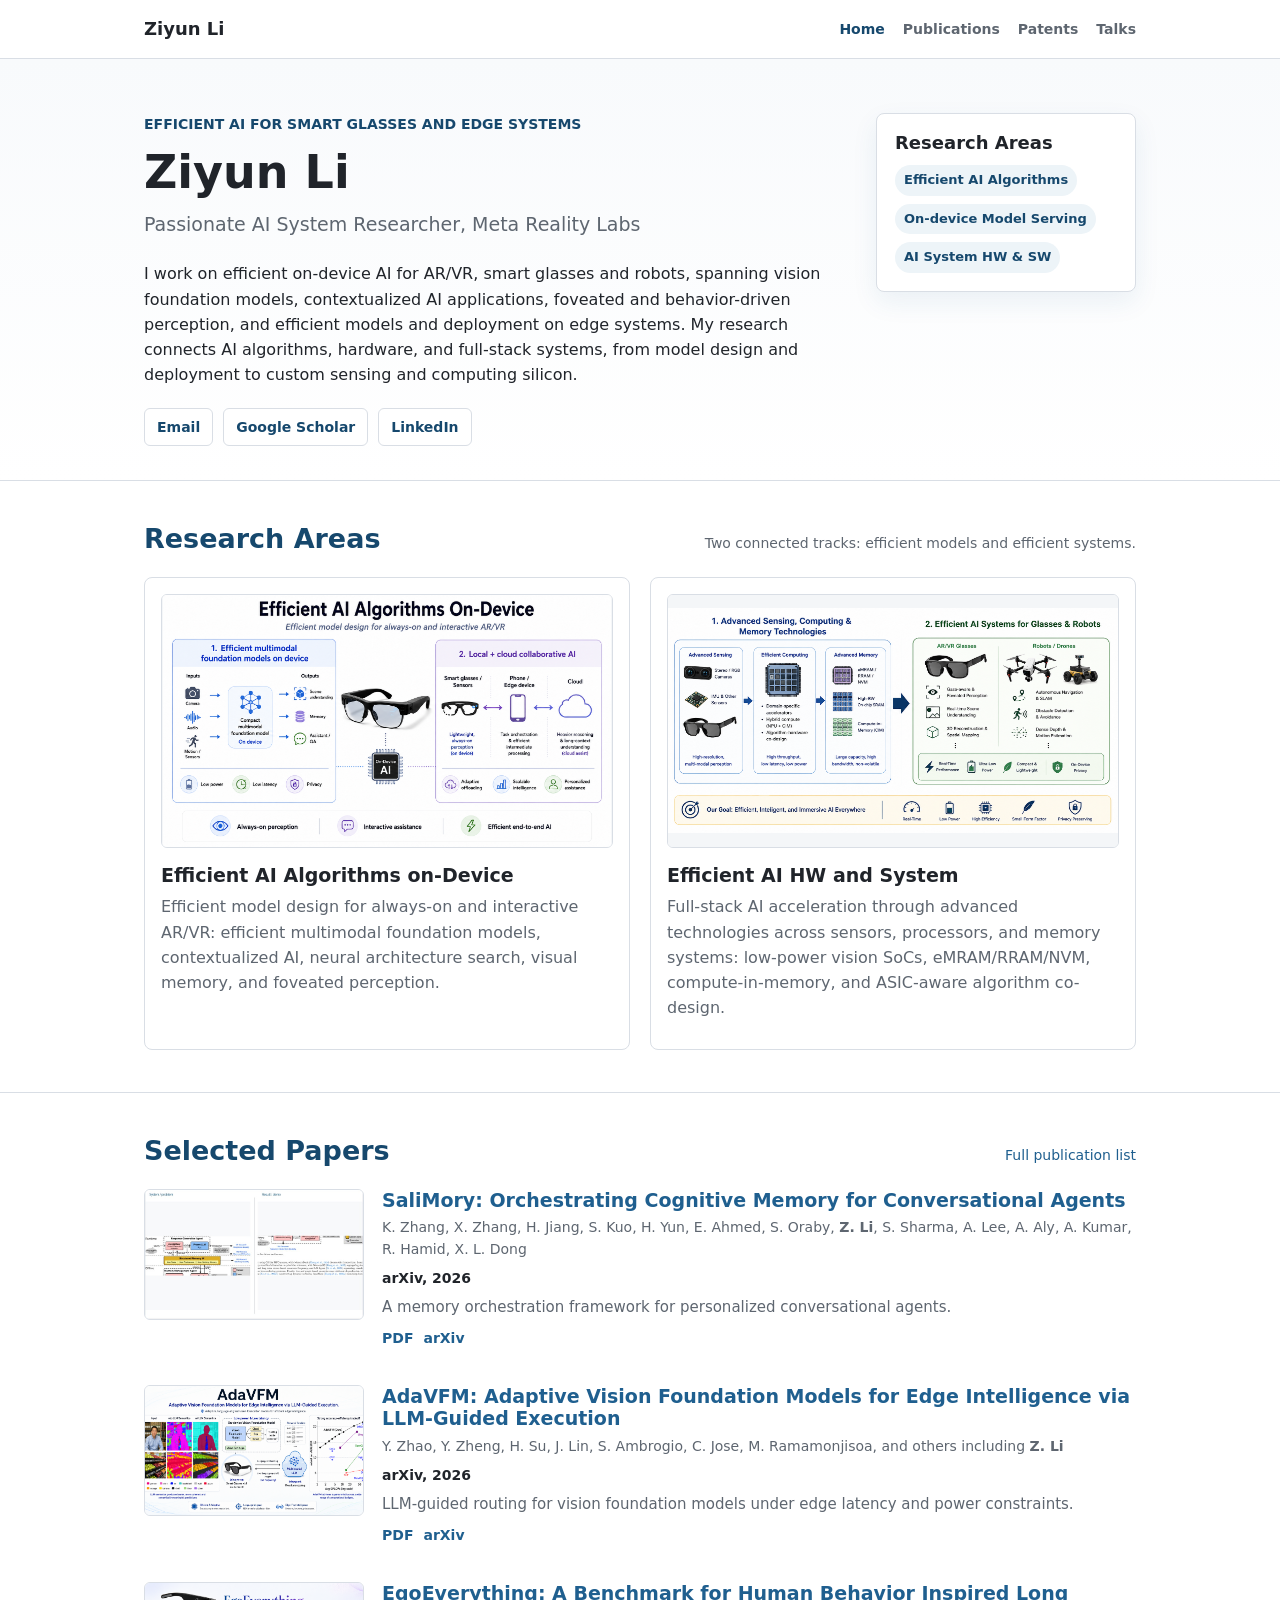
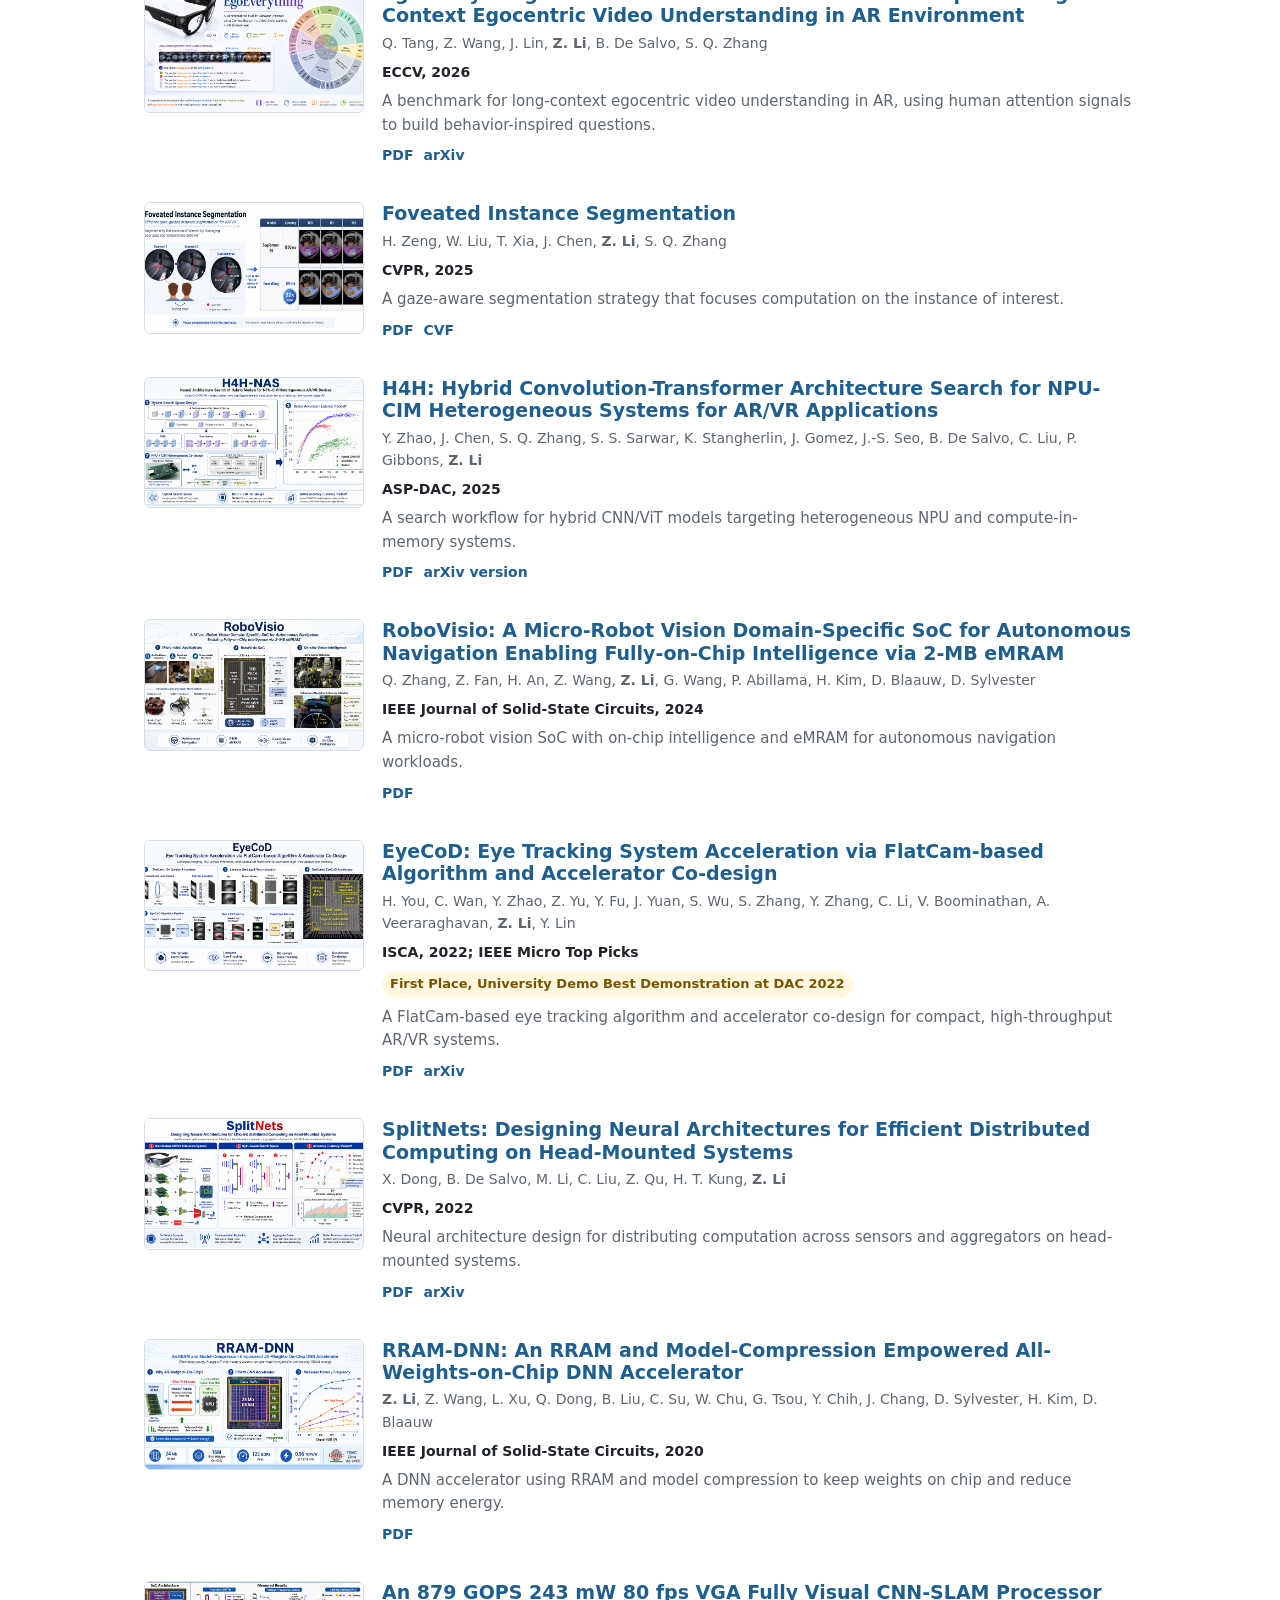
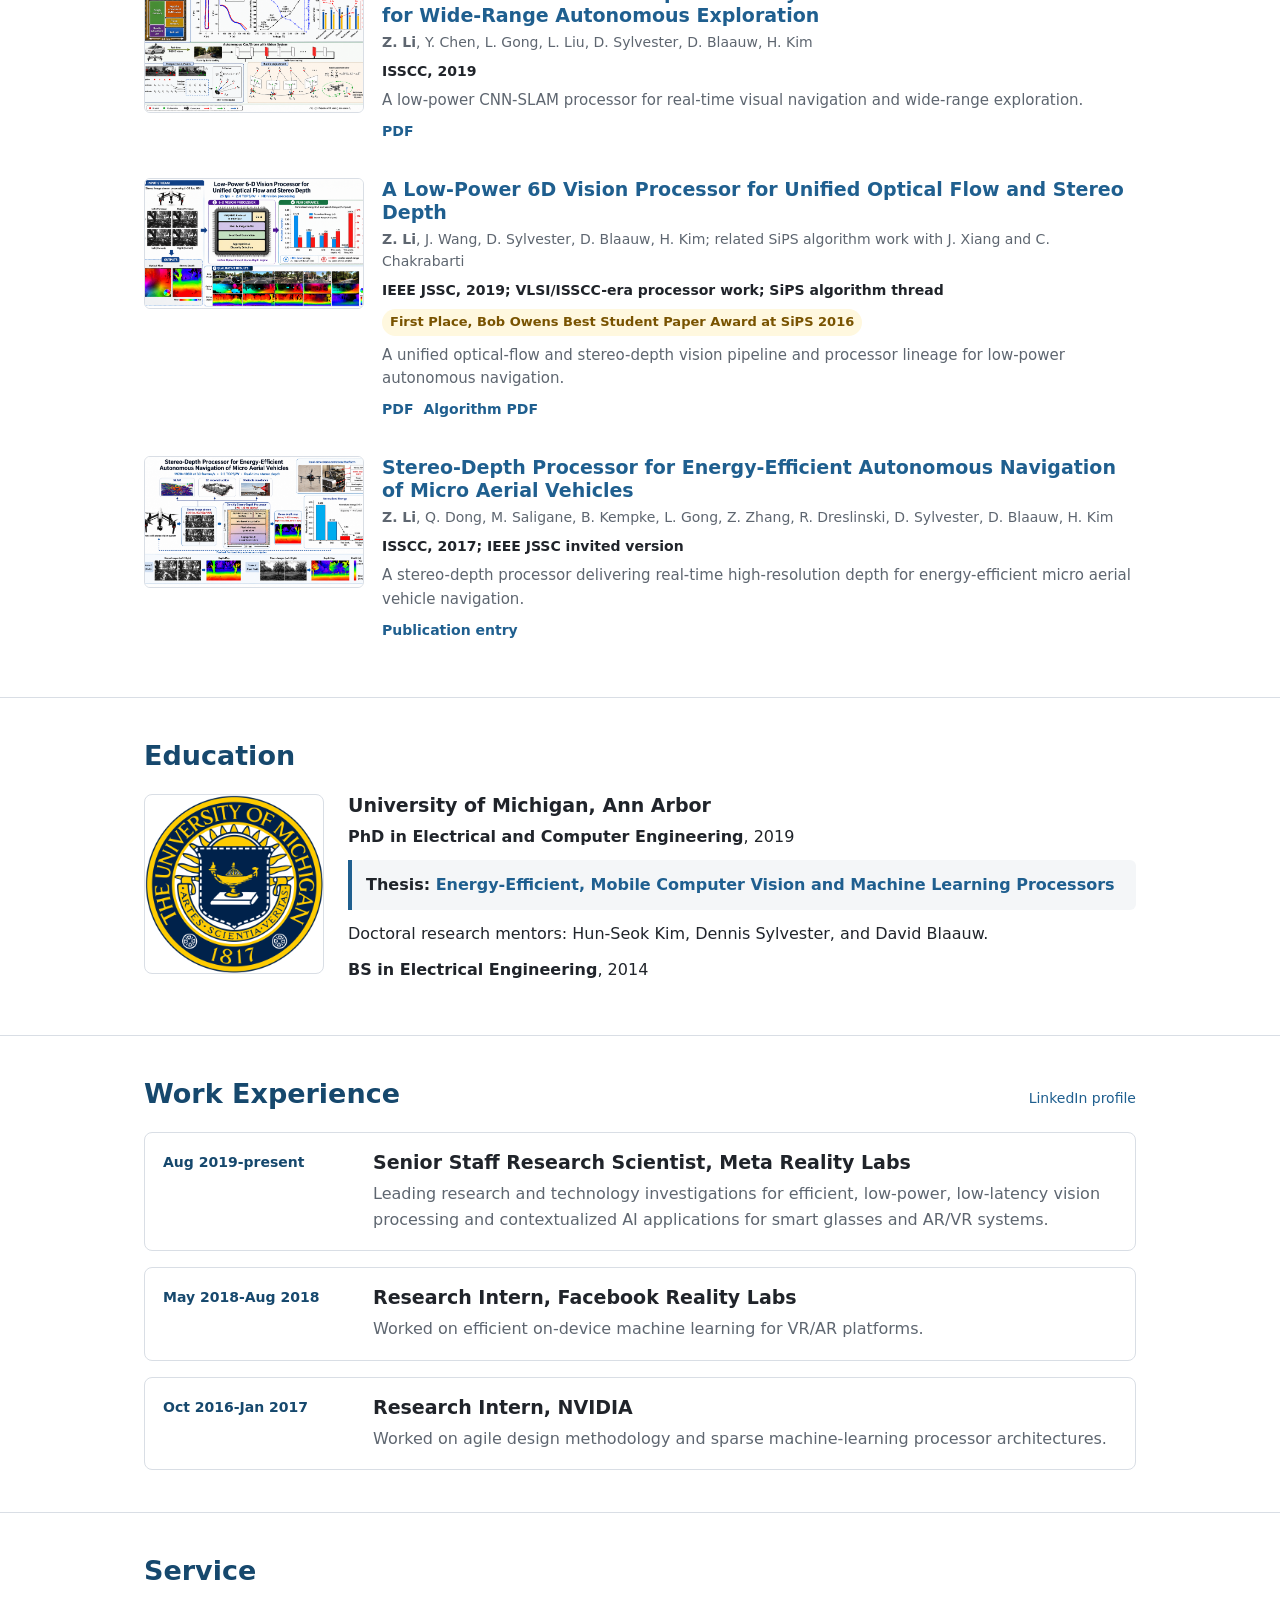
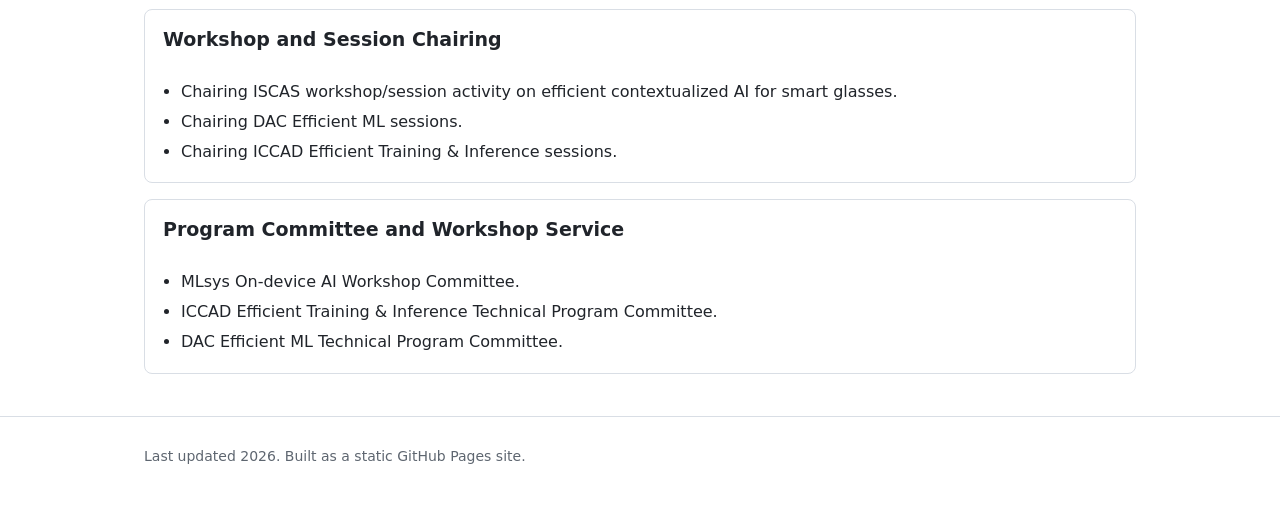
==== index.html @ cf1f6d8f "Build personal academic website" ====
<!doctype html>
<html lang="en">
<head>
  <meta charset="utf-8">
  <meta name="viewport" content="width=device-width, initial-scale=1">
  <meta name="description" content="Ziyun Li - efficient on-device AI, AR/VR perception, and low-power vision systems.">
  <title>Ziyun Li</title>
  <link rel="stylesheet" href="styles.css?v=20260618-2">
  <script type="application/ld+json">
  {
    "@context": "https://schema.org",
    "@type": "Person",
    "name": "Ziyun Li",
    "jobTitle": "Passionate AI System Researcher",
    "worksFor": {"@type": "Organization", "name": "Meta Reality Labs"},
    "email": "mailto:liziyun1992@gmail.com",
    "url": "https://alanliziyun.github.io/personal_page/",
    "sameAs": [
      "https://scholar.google.com/citations?hl=en&user=rd9OFHwAAAAJ",
      "https://www.linkedin.com/in/ziyun-li-80136886/"
    ]
  }
  </script>
</head>
<body>
  <header class="site-header">
    <nav class="nav" aria-label="Primary navigation">
      <a class="brand" href="index.html">Ziyun Li</a>
      <div class="nav-links">
        <a class="active" href="index.html">Home</a>
        <a href="publications.html">Publications</a>
        <a href="patents.html">Patents</a>
        <a href="talks.html">Talks</a>
      </div>
    </nav>
  </header>

  <main>
    <section class="hero">
      <div class="wrap hero-grid">
        <div>
          <p class="eyebrow">Efficient AI for smart glasses and edge systems</p>
          <h1>Ziyun Li</h1>
          <p class="subtitle">Passionate AI System Researcher, Meta Reality Labs</p>
          <p class="bio">
            I work on efficient on-device AI for AR/VR, smart glasses and robots, spanning vision foundation models,
            contextualized AI applications, foveated and behavior-driven perception, and efficient models and
            deployment on edge systems. My research connects AI algorithms, hardware, and full-stack systems,
            from model design and deployment to custom sensing and computing silicon.
          </p>
          <div class="link-row" aria-label="Profile links">
            <a class="pill" href="mailto:liziyun1992@gmail.com">Email</a>
            <a class="pill" href="https://scholar.google.com/citations?hl=en&amp;user=rd9OFHwAAAAJ">Google Scholar</a>
            <a class="pill" href="https://www.linkedin.com/in/ziyun-li-80136886/">LinkedIn</a>
          </div>
        </div>
        <aside class="stats-card" aria-label="Research areas summary">
          <h2>Research Areas</h2>
          <ul class="keyword-list">
            <li>Efficient AI Algorithms</li>
            <li>On-device Model Serving</li>
            <li>AI System HW &amp; SW</li>
          </ul>
        </aside>
      </div>
    </section>

    <section class="section" id="research">
      <div class="wrap">
        <div class="section-header">
          <h2>Research Areas</h2>
          <p class="section-note">Two connected tracks: efficient models and efficient systems.</p>
        </div>
        <div class="area-grid">
          <article class="area">
            <div class="area-figure">
              <img src="figures/interest1.png" alt="Efficient AI algorithms on-device figure">
            </div>
            <div>
              <h3>Efficient AI Algorithms on-Device</h3>
              <p>
                Efficient model design for always-on and interactive AR/VR: efficient multimodal foundation models,
                contextualized AI, neural architecture search, visual memory, and foveated perception.
              </p>
            </div>
          </article>
          <article class="area">
            <div class="area-figure">
              <img src="figures/interest2.png" alt="Efficient AI hardware and system figure">
            </div>
            <div>
              <h3>Efficient AI HW and System</h3>
              <p>
                Full-stack AI acceleration through advanced technologies across sensors, processors, and memory systems:
                low-power vision SoCs, eMRAM/RRAM/NVM, compute-in-memory, and ASIC-aware algorithm co-design.
              </p>
            </div>
          </article>
        </div>
      </div>
    </section>

    <section class="section" id="selected-papers">
      <div class="wrap">
        <div class="section-header">
          <h2>Selected Papers</h2>
          <p class="section-note"><a href="publications.html">Full publication list</a></p>
        </div>
        <div class="paper-list">
          <article class="paper">
            <a class="paper-thumb" href="assets/paper-thumbs/salimory-composite.jpg"><img src="assets/paper-thumbs/salimory-composite.jpg" alt="SaliMory paper figure"></a>
            <div>
              <h3><a href="https://arxiv.org/abs/2606.04120">SaliMory: Orchestrating Cognitive Memory for Conversational Agents</a></h3>
              <p class="authors">K. Zhang, X. Zhang, H. Jiang, S. Kuo, H. Yun, E. Ahmed, S. Oraby, <strong>Z. Li</strong>, S. Sharma, A. Lee, A. Aly, A. Kumar, R. Hamid, X. L. Dong</p>
              <p class="venue">arXiv, 2026</p>
              <p class="description">A memory orchestration framework for personalized conversational agents.</p>
              <p class="paper-links"><a href="papers/salimory-2026.pdf">PDF</a><a href="https://arxiv.org/abs/2606.04120">arXiv</a></p>
            </div>
          </article>
          <article class="paper">
            <a class="paper-thumb" href="figures/adavfm.png"><img src="figures/adavfm.png" alt="AdaVFM paper figure"></a>
            <div>
              <h3><a href="https://arxiv.org/abs/2604.15622">AdaVFM: Adaptive Vision Foundation Models for Edge Intelligence via LLM-Guided Execution</a></h3>
              <p class="authors">Y. Zhao, Y. Zheng, H. Su, J. Lin, S. Ambrogio, C. Jose, M. Ramamonjisoa, and others including <strong>Z. Li</strong></p>
              <p class="venue">arXiv, 2026</p>
              <p class="description">LLM-guided routing for vision foundation models under edge latency and power constraints.</p>
              <p class="paper-links"><a href="papers/adavfm-2026.pdf">PDF</a><a href="https://arxiv.org/abs/2604.15622">arXiv</a></p>
            </div>
          </article>
          <article class="paper">
            <a class="paper-thumb" href="figures/egoeverything.png"><img src="figures/egoeverything.png" alt="EgoEverything benchmark figure"></a>
            <div>
              <h3><a href="https://arxiv.org/abs/2604.08342">EgoEverything: A Benchmark for Human Behavior Inspired Long Context Egocentric Video Understanding in AR Environment</a></h3>
              <p class="authors">Q. Tang, Z. Wang, J. Lin, <strong>Z. Li</strong>, B. De Salvo, S. Q. Zhang</p>
              <p class="venue">ECCV, 2026</p>
              <p class="description">A benchmark for long-context egocentric video understanding in AR, using human attention signals to build behavior-inspired questions.</p>
              <p class="paper-links"><a href="papers/egoeverything-2026.pdf">PDF</a><a href="https://arxiv.org/abs/2604.08342">arXiv</a></p>
            </div>
          </article>
          <article class="paper">
            <a class="paper-thumb" href="figures/foveatedseg.png"><img src="figures/foveatedseg.png" alt="Foveated Instance Segmentation paper figure"></a>
            <div>
              <h3><a href="https://arxiv.org/abs/2503.21854">Foveated Instance Segmentation</a></h3>
              <p class="authors">H. Zeng, W. Liu, T. Xia, J. Chen, <strong>Z. Li</strong>, S. Q. Zhang</p>
              <p class="venue">CVPR, 2025</p>
              <p class="description">A gaze-aware segmentation strategy that focuses computation on the instance of interest.</p>
              <p class="paper-links"><a href="papers/foveated-instance-segmentation-2025.pdf">PDF</a><a href="https://openaccess.thecvf.com/content/CVPR2025/html/Zeng_Foveated_Instance_Segmentation_CVPR_2025_paper.html">CVF</a></p>
            </div>
          </article>
          <article class="paper">
            <a class="paper-thumb" href="figures/h4h.png"><img src="figures/h4h.png" alt="H4H paper figure"></a>
            <div>
              <h3><a href="papers/h4h-2025.pdf">H4H: Hybrid Convolution-Transformer Architecture Search for NPU-CIM Heterogeneous Systems for AR/VR Applications</a></h3>
              <p class="authors">Y. Zhao, J. Chen, S. Q. Zhang, S. S. Sarwar, K. Stangherlin, J. Gomez, J.-S. Seo, B. De Salvo, C. Liu, P. Gibbons, <strong>Z. Li</strong></p>
              <p class="venue">ASP-DAC, 2025</p>
              <p class="description">A search workflow for hybrid CNN/ViT models targeting heterogeneous NPU and compute-in-memory systems.</p>
              <p class="paper-links"><a href="papers/h4h-2025.pdf">PDF</a><a href="https://arxiv.org/abs/2410.08326">arXiv version</a></p>
            </div>
          </article>
          <article class="paper">
            <a class="paper-thumb" href="figures/robovision.png"><img src="figures/robovision.png" alt="RoboVisio paper figure"></a>
            <div>
              <h3><a href="papers/robovisio-2024.pdf">RoboVisio: A Micro-Robot Vision Domain-Specific SoC for Autonomous Navigation Enabling Fully-on-Chip Intelligence via 2-MB eMRAM</a></h3>
              <p class="authors">Q. Zhang, Z. Fan, H. An, Z. Wang, <strong>Z. Li</strong>, G. Wang, P. Abillama, H. Kim, D. Blaauw, D. Sylvester</p>
              <p class="venue">IEEE Journal of Solid-State Circuits, 2024</p>
              <p class="description">A micro-robot vision SoC with on-chip intelligence and eMRAM for autonomous navigation workloads.</p>
              <p class="paper-links"><a href="papers/robovisio-2024.pdf">PDF</a></p>
            </div>
          </article>
          <article class="paper">
            <a class="paper-thumb" href="figures/eyecod.png"><img src="figures/eyecod.png" alt="EyeCoD paper figure"></a>
            <div>
              <h3><a href="https://arxiv.org/abs/2206.00877">EyeCoD: Eye Tracking System Acceleration via FlatCam-based Algorithm and Accelerator Co-design</a></h3>
              <p class="authors">H. You, C. Wan, Y. Zhao, Z. Yu, Y. Fu, J. Yuan, S. Wu, S. Zhang, Y. Zhang, C. Li, V. Boominathan, A. Veeraraghavan, <strong>Z. Li</strong>, Y. Lin</p>
              <p class="venue">ISCA, 2022; IEEE Micro Top Picks</p>
              <span class="award">First Place, University Demo Best Demonstration at DAC 2022</span>
              <p class="description">A FlatCam-based eye tracking algorithm and accelerator co-design for compact, high-throughput AR/VR systems.</p>
              <p class="paper-links"><a href="papers/eyecod-2022.pdf">PDF</a><a href="https://arxiv.org/abs/2206.00877">arXiv</a></p>
            </div>
          </article>
          <article class="paper">
            <a class="paper-thumb" href="figures/splitnets.png"><img src="figures/splitnets.png" alt="SplitNets paper figure"></a>
            <div>
              <h3><a href="https://arxiv.org/abs/2204.04705">SplitNets: Designing Neural Architectures for Efficient Distributed Computing on Head-Mounted Systems</a></h3>
              <p class="authors">X. Dong, B. De Salvo, M. Li, C. Liu, Z. Qu, H. T. Kung, <strong>Z. Li</strong></p>
              <p class="venue">CVPR, 2022</p>
              <p class="description">Neural architecture design for distributing computation across sensors and aggregators on head-mounted systems.</p>
              <p class="paper-links"><a href="papers/splitnets-2022.pdf">PDF</a><a href="https://arxiv.org/abs/2204.04705">arXiv</a></p>
            </div>
          </article>
          <article class="paper">
            <a class="paper-thumb" href="figures/rramdnn.png"><img src="figures/rramdnn.png" alt="RRAM-DNN paper figure"></a>
            <div>
              <h3><a href="papers/rram-dnn-2020.pdf">RRAM-DNN: An RRAM and Model-Compression Empowered All-Weights-on-Chip DNN Accelerator</a></h3>
              <p class="authors"><strong>Z. Li</strong>, Z. Wang, L. Xu, Q. Dong, B. Liu, C. Su, W. Chu, G. Tsou, Y. Chih, J. Chang, D. Sylvester, H. Kim, D. Blaauw</p>
              <p class="venue">IEEE Journal of Solid-State Circuits, 2020</p>
              <p class="description">A DNN accelerator using RRAM and model compression to keep weights on chip and reduce memory energy.</p>
              <p class="paper-links"><a href="papers/rram-dnn-2020.pdf">PDF</a></p>
            </div>
          </article>
          <article class="paper">
            <a class="paper-thumb" href="figures/slam.png"><img src="figures/slam.png" alt="CNN-SLAM processor paper figure"></a>
            <div>
              <h3><a href="papers/cnn-slam-2019.pdf">An 879 GOPS 243 mW 80 fps VGA Fully Visual CNN-SLAM Processor for Wide-Range Autonomous Exploration</a></h3>
              <p class="authors"><strong>Z. Li</strong>, Y. Chen, L. Gong, L. Liu, D. Sylvester, D. Blaauw, H. Kim</p>
              <p class="venue">ISSCC, 2019</p>
              <p class="description">A low-power CNN-SLAM processor for real-time visual navigation and wide-range exploration.</p>
              <p class="paper-links"><a href="papers/cnn-slam-2019.pdf">PDF</a></p>
            </div>
          </article>
          <article class="paper">
            <a class="paper-thumb" href="figures/6Dvision.png"><img src="figures/6Dvision.png" alt="6D Vision processor figure"></a>
            <div>
              <h3><a href="papers/6d-vision-processor-2019.pdf">A Low-Power 6D Vision Processor for Unified Optical Flow and Stereo Depth</a></h3>
              <p class="authors"><strong>Z. Li</strong>, J. Wang, D. Sylvester, D. Blaauw, H. Kim; related SiPS algorithm work with J. Xiang and C. Chakrabarti</p>
              <p class="venue">IEEE JSSC, 2019; VLSI/ISSCC-era processor work; SiPS algorithm thread</p>
              <span class="award">First Place, Bob Owens Best Student Paper Award at SiPS 2016</span>
              <p class="description">A unified optical-flow and stereo-depth vision pipeline and processor lineage for low-power autonomous navigation.</p>
              <p class="paper-links"><a href="papers/6d-vision-processor-2019.pdf">PDF</a><a href="papers/sgm-optical-flow-2018.pdf">Algorithm PDF</a></p>
            </div>
          </article>
          <article class="paper">
            <a class="paper-thumb" href="figures/depth.png"><img src="figures/depth.png" alt="Stereo-depth processor figure"></a>
            <div>
              <h3><a href="publications.html#depth-processor">Stereo-Depth Processor for Energy-Efficient Autonomous Navigation of Micro Aerial Vehicles</a></h3>
              <p class="authors"><strong>Z. Li</strong>, Q. Dong, M. Saligane, B. Kempke, L. Gong, Z. Zhang, R. Dreslinski, D. Sylvester, D. Blaauw, H. Kim</p>
              <p class="venue">ISSCC, 2017; IEEE JSSC invited version</p>
              <p class="description">A stereo-depth processor delivering real-time high-resolution depth for energy-efficient micro aerial vehicle navigation.</p>
              <p class="paper-links"><a href="publications.html#depth-processor">Publication entry</a></p>
            </div>
          </article>
        </div>
      </div>
    </section>

    <section class="section" id="education">
      <div class="wrap">
        <div class="section-header">
          <h2>Education</h2>
        </div>
        <div class="education-panel">
          <figure class="education-photo">
            <img src="figures/um.png" alt="University of Michigan">
          </figure>
          <div class="education-copy">
            <h3>University of Michigan, Ann Arbor</h3>
            <p><strong>PhD in Electrical and Computer Engineering</strong>, 2019</p>
            <p class="thesis-title">
              Thesis:
              <a href="http://hdl.handle.net/2027.42/151423">Energy-Efficient, Mobile Computer Vision and Machine Learning Processors</a>
            </p>
            <p>Doctoral research mentors: Hun-Seok Kim, Dennis Sylvester, and David Blaauw.</p>
            <p><strong>BS in Electrical Engineering</strong>, 2014</p>
          </div>
        </div>
      </div>
    </section>

    <section class="section" id="experience">
      <div class="wrap">
        <div class="section-header">
          <h2>Work Experience</h2>
          <p class="section-note"><a href="https://www.linkedin.com/in/ziyun-li-80136886/">LinkedIn profile</a></p>
        </div>
        <div class="timeline">
          <article class="timeline-item">
            <div class="timeline-date">Aug 2019-present</div>
            <div>
              <h3>Senior Staff Research Scientist, Meta Reality Labs</h3>
              <p>Leading research and technology investigations for efficient, low-power, low-latency vision processing and contextualized AI applications for smart glasses and AR/VR systems.</p>
            </div>
          </article>
          <article class="timeline-item">
            <div class="timeline-date">May 2018-Aug 2018</div>
            <div>
              <h3>Research Intern, Facebook Reality Labs</h3>
              <p>Worked on efficient on-device machine learning for VR/AR platforms.</p>
            </div>
          </article>
          <article class="timeline-item">
            <div class="timeline-date">Oct 2016-Jan 2017</div>
            <div>
              <h3>Research Intern, NVIDIA</h3>
              <p>Worked on agile design methodology and sparse machine-learning processor architectures.</p>
            </div>
          </article>
        </div>
      </div>
    </section>

    <section class="section" id="service">
      <div class="wrap">
        <div class="section-header">
          <h2>Service</h2>
        </div>
        <div class="service-list">
          <article class="service-item">
            <h3>Workshop and Session Chairing</h3>
            <ul class="compact-list">
              <li>Chairing ISCAS workshop/session activity on efficient contextualized AI for smart glasses.</li>
              <li>Chairing DAC Efficient ML sessions.</li>
              <li>Chairing ICCAD Efficient Training &amp; Inference sessions.</li>
            </ul>
          </article>
          <article class="service-item">
            <h3>Program Committee and Workshop Service</h3>
            <ul class="compact-list">
              <li>MLsys On-device AI Workshop Committee.</li>
              <li>ICCAD Efficient Training &amp; Inference Technical Program Committee.</li>
              <li>DAC Efficient ML Technical Program Committee.</li>
            </ul>
          </article>
        </div>
      </div>
    </section>
  </main>

  <footer class="site-footer">
    <div class="wrap">Last updated 2026. Built as a static GitHub Pages site.</div>
  </footer>
</body>
</html>
---- styles.css ----
:root {
  color-scheme: light;
  --text: #20242a;
  --muted: #5e6670;
  --border: #d9dee5;
  --surface: #ffffff;
  --subtle: #f4f6f8;
  --accent: #1f5f8f;
  --accent-dark: #16486d;
  --chip: #edf4f8;
  --max: 1040px;
}

* {
  box-sizing: border-box;
}

html {
  scroll-behavior: smooth;
}

body {
  margin: 0;
  font-family: Inter, ui-sans-serif, system-ui, -apple-system, BlinkMacSystemFont, "Segoe UI", sans-serif;
  color: var(--text);
  background: var(--surface);
  line-height: 1.58;
}

a {
  color: var(--accent);
  text-decoration: none;
}

a:hover {
  color: var(--accent-dark);
  text-decoration: underline;
}

.site-header {
  position: sticky;
  top: 0;
  z-index: 10;
  background: rgba(255, 255, 255, 0.96);
  border-bottom: 1px solid var(--border);
  backdrop-filter: blur(10px);
}

.nav {
  max-width: var(--max);
  margin: 0 auto;
  padding: 0 24px;
  min-height: 58px;
  display: flex;
  align-items: center;
  justify-content: space-between;
  gap: 20px;
}

.brand {
  color: var(--text);
  font-weight: 700;
  font-size: 18px;
  white-space: nowrap;
}

.nav-links {
  display: flex;
  align-items: center;
  gap: 18px;
  flex-wrap: wrap;
  font-size: 14px;
  font-weight: 600;
}

.nav-links a {
  color: var(--muted);
}

.nav-links a.active,
.nav-links a:hover {
  color: var(--accent-dark);
}

.wrap {
  max-width: var(--max);
  margin: 0 auto;
  padding: 0 24px;
}

.hero {
  padding: 54px 0 34px;
  background: linear-gradient(180deg, #f8fafc 0%, #ffffff 100%);
  border-bottom: 1px solid var(--border);
}

.hero-grid {
  display: grid;
  grid-template-columns: minmax(0, 1fr) 260px;
  gap: 44px;
  align-items: start;
}

.eyebrow {
  margin: 0 0 10px;
  color: var(--accent-dark);
  font-size: 14px;
  font-weight: 700;
  text-transform: uppercase;
}

h1,
h2,
h3 {
  line-height: 1.18;
}

h1 {
  margin: 0;
  font-size: 46px;
  letter-spacing: 0;
}

.subtitle {
  margin: 10px 0 22px;
  color: var(--muted);
  font-size: 19px;
}

.bio {
  max-width: 760px;
  margin: 0 0 20px;
  font-size: 16px;
}

.link-row {
  display: flex;
  gap: 10px;
  flex-wrap: wrap;
  align-items: center;
}

.pill {
  display: inline-flex;
  align-items: center;
  min-height: 36px;
  padding: 7px 12px;
  border: 1px solid var(--border);
  border-radius: 6px;
  background: var(--surface);
  color: var(--accent-dark);
  font-size: 14px;
  font-weight: 650;
}

.stats-card {
  border: 1px solid var(--border);
  border-radius: 8px;
  background: var(--surface);
  padding: 18px;
  box-shadow: 0 10px 26px rgba(31, 95, 143, 0.08);
}

.stats-card h2 {
  margin: 0 0 12px;
  font-size: 18px;
}

.stat-grid {
  display: grid;
  grid-template-columns: repeat(3, 1fr);
  gap: 10px;
  margin-bottom: 14px;
}

.stat {
  background: var(--subtle);
  border-radius: 6px;
  padding: 10px;
}

.stat strong {
  display: block;
  font-size: 22px;
  line-height: 1.1;
}

.stat span {
  color: var(--muted);
  font-size: 12px;
}

.keyword-list {
  display: flex;
  flex-wrap: wrap;
  gap: 8px;
  margin: 0;
  padding: 0;
  list-style: none;
}

.keyword-list li {
  background: var(--chip);
  color: var(--accent-dark);
  border-radius: 999px;
  padding: 5px 9px;
  font-size: 13px;
  font-weight: 650;
}

.section {
  padding: 42px 0;
  border-bottom: 1px solid var(--border);
}

.section-header {
  display: flex;
  align-items: baseline;
  justify-content: space-between;
  gap: 18px;
  margin-bottom: 22px;
}

.section h2 {
  margin: 0;
  color: var(--accent-dark);
  font-size: 27px;
}

.section-note {
  margin: 0;
  color: var(--muted);
  font-size: 14px;
}

.area-grid {
  display: grid;
  grid-template-columns: repeat(2, minmax(0, 1fr));
  gap: 20px;
}

.area {
  display: flex;
  flex-direction: column;
  border: 1px solid var(--border);
  border-radius: 8px;
  padding: 16px;
  background: var(--surface);
}

.area img {
  width: 100%;
  height: 100%;
  object-fit: contain;
  display: block;
  background: var(--subtle);
}

.paper-thumb img {
  width: 100%;
  height: 100%;
  object-fit: cover;
  display: block;
  background: var(--subtle);
}

.area-figure {
  aspect-ratio: 16 / 9;
  border: 1px solid var(--border);
  border-radius: 6px;
  overflow: hidden;
  margin-bottom: 16px;
  background: var(--subtle);
}

.area h3 {
  margin: 0 0 8px;
  font-size: 19px;
}

.area p {
  margin: 0 0 12px;
  color: var(--muted);
}

.compact-list {
  margin: 0;
  padding-left: 18px;
}

.compact-list li + li {
  margin-top: 5px;
}

.paper-list {
  display: grid;
  gap: 22px;
}

.paper {
  display: grid;
  grid-template-columns: 220px minmax(0, 1fr);
  gap: 18px;
  align-items: start;
}

.paper-thumb {
  aspect-ratio: 720 / 430;
  border: 1px solid var(--border);
  border-radius: 6px;
  overflow: hidden;
  background: var(--subtle);
}

.paper h3 {
  margin: 0 0 5px;
  font-size: 19px;
}

.authors,
.venue,
.description {
  margin: 0 0 7px;
}

.authors {
  color: var(--muted);
  font-size: 14px;
}

.venue {
  font-size: 14px;
  font-weight: 700;
}

.description {
  color: var(--muted);
  font-size: 15px;
}

.paper-links {
  display: flex;
  flex-wrap: wrap;
  gap: 10px;
  margin-top: 7px;
  font-size: 14px;
  font-weight: 700;
}

.award {
  display: inline-block;
  margin: 1px 0 8px;
  padding: 3px 8px;
  border-radius: 999px;
  background: #fff8df;
  color: #795300;
  font-size: 13px;
  font-weight: 750;
}

.year-block {
  display: grid;
  grid-template-columns: 82px minmax(0, 1fr);
  gap: 18px;
  padding: 22px 0;
  border-top: 1px solid var(--border);
}

.year-block:first-child {
  border-top: 0;
  padding-top: 0;
}

.year {
  color: var(--accent-dark);
  font-size: 24px;
  font-weight: 800;
}

.publication-list {
  margin: 0;
  padding: 0;
  list-style: none;
}

.publication-list li + li {
  margin-top: 16px;
}

.pub-title {
  font-weight: 750;
}

.pub-meta {
  color: var(--muted);
}

.pub-links {
  display: inline-flex;
  gap: 9px;
  margin-left: 4px;
  font-weight: 700;
}

.two-col {
  display: grid;
  grid-template-columns: repeat(2, minmax(0, 1fr));
  gap: 28px;
}

.info-block h3 {
  margin: 0 0 8px;
}

.info-block p {
  margin: 0;
  color: var(--muted);
}

.education-panel {
  display: grid;
  grid-template-columns: 180px minmax(0, 1fr);
  gap: 24px;
  align-items: start;
}

.education-photo {
  margin: 0;
  max-width: 180px;
}

.education-photo img {
  display: block;
  width: 100%;
  aspect-ratio: 1 / 1;
  object-fit: cover;
  border: 1px solid var(--border);
  border-radius: 8px;
}

.education-photo figcaption {
  margin-top: 7px;
  color: var(--muted);
  font-size: 12px;
}

.education-copy h3,
.timeline-item h3,
.service-item h3 {
  margin: 0 0 8px;
  font-size: 19px;
}

.education-copy p {
  margin: 0 0 11px;
}

.thesis-title {
  padding: 12px 14px;
  border-left: 4px solid var(--accent);
  background: var(--subtle);
  border-radius: 0 6px 6px 0;
  font-weight: 700;
}

.timeline,
.service-list {
  display: grid;
  gap: 16px;
}

.timeline-item,
.service-item {
  display: grid;
  grid-template-columns: 190px minmax(0, 1fr);
  gap: 20px;
  padding: 18px;
  border: 1px solid var(--border);
  border-radius: 8px;
  background: var(--surface);
}

.service-item {
  grid-template-columns: 1fr;
}

.timeline-date {
  color: var(--accent-dark);
  font-size: 14px;
  font-weight: 800;
}

.timeline-item p {
  margin: 0;
  color: var(--muted);
}

.page-title {
  padding: 44px 0 26px;
  border-bottom: 1px solid var(--border);
  background: var(--subtle);
}

.page-title h1 {
  font-size: 38px;
}

.page-title p {
  max-width: 800px;
  margin: 12px 0 0;
  color: var(--muted);
}

.site-footer {
  padding: 28px 0 46px;
  color: var(--muted);
  font-size: 14px;
}

@media (max-width: 860px) {
  .nav {
    align-items: flex-start;
    flex-direction: column;
    padding-top: 14px;
    padding-bottom: 14px;
  }

  .hero-grid,
  .area-grid,
  .two-col,
  .education-panel {
    grid-template-columns: 1fr;
  }

  .education-photo {
    max-width: 180px;
  }

  .stats-card {
    max-width: 420px;
  }

  .paper,
  .timeline-item {
    grid-template-columns: 1fr;
  }

  .paper-thumb {
    max-width: 460px;
  }

  h1 {
    font-size: 38px;
  }
}

.area {
  display: flex;
  flex-direction: column;
}

.area > .area-figure {
  width: 100%;
  flex: none;
}

@media (max-width: 560px) {
  .wrap,
  .nav {
    padding-left: 18px;
    padding-right: 18px;
  }

  .hero {
    padding-top: 34px;
  }

  h1 {
    font-size: 34px;
  }

  .section-header {
    display: block;
  }

  .section-note {
    margin-top: 6px;
  }

  .year-block {
    grid-template-columns: 1fr;
    gap: 8px;
  }
}
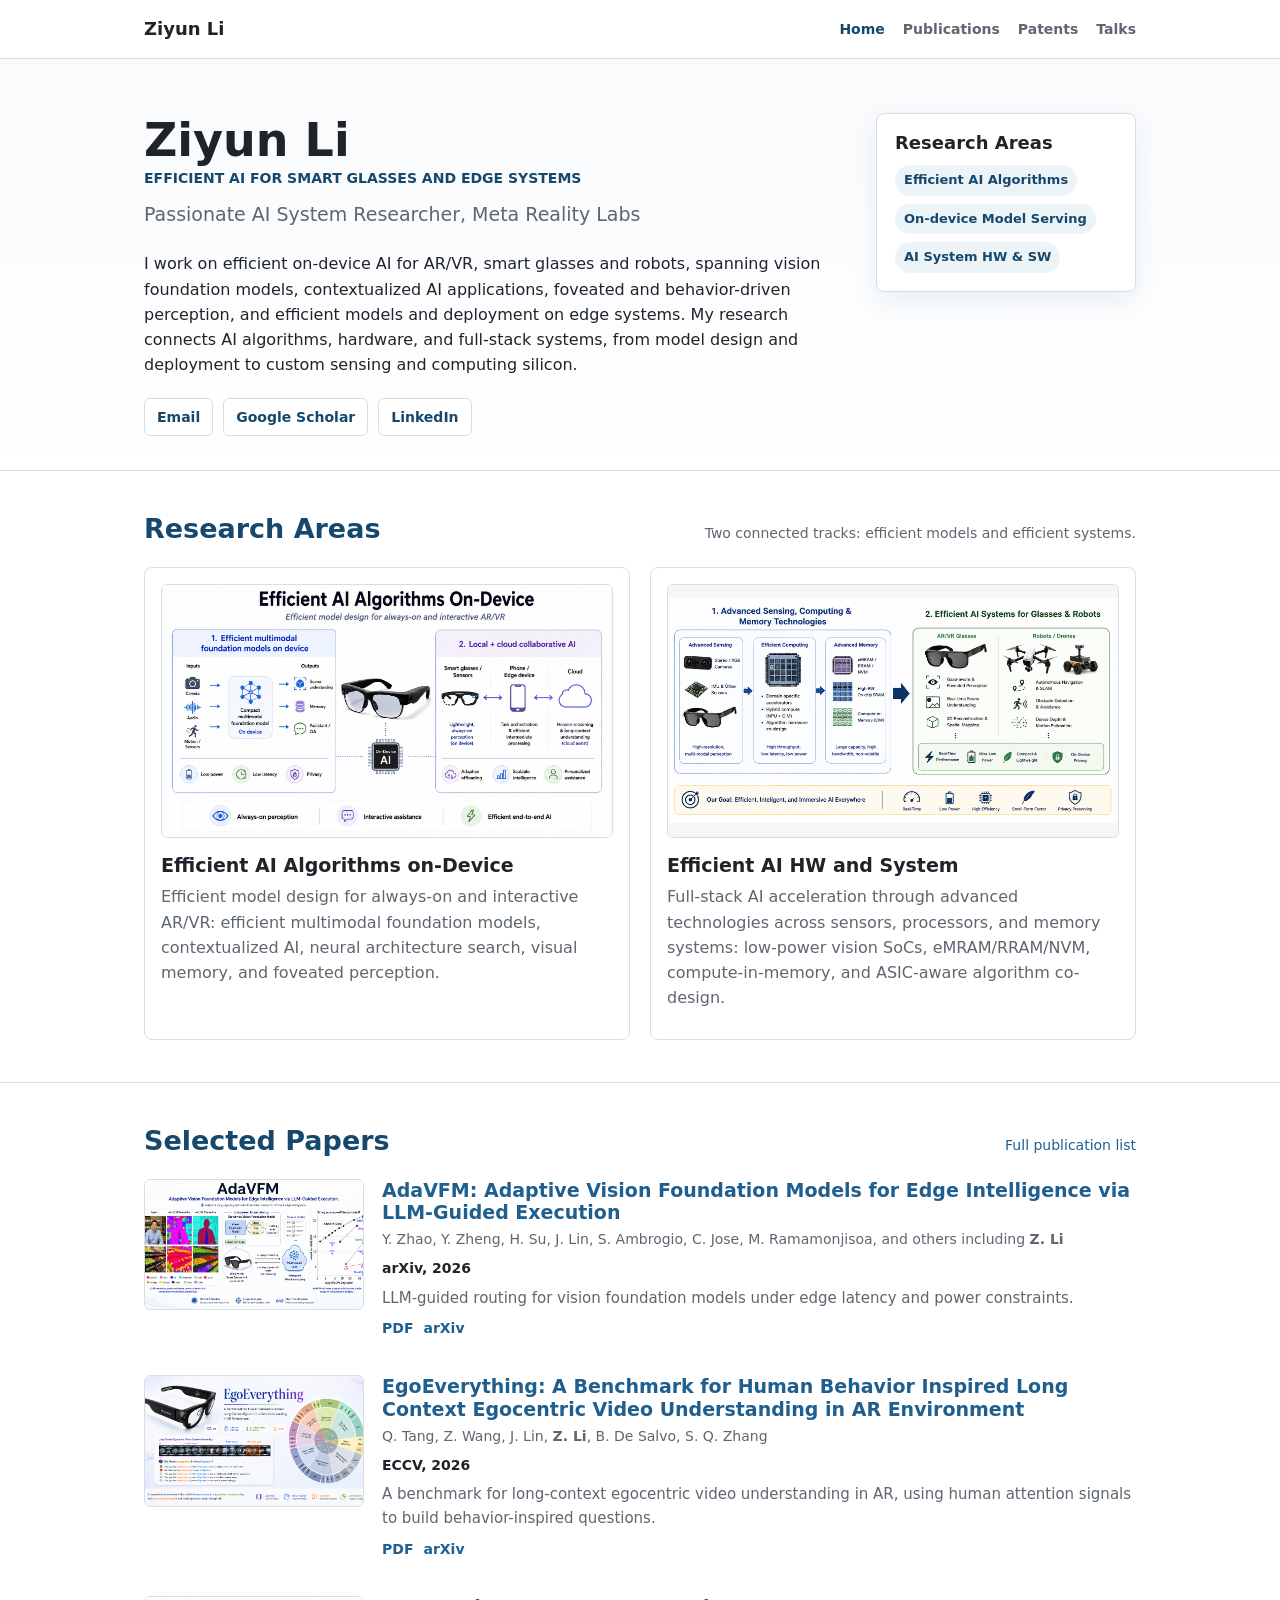
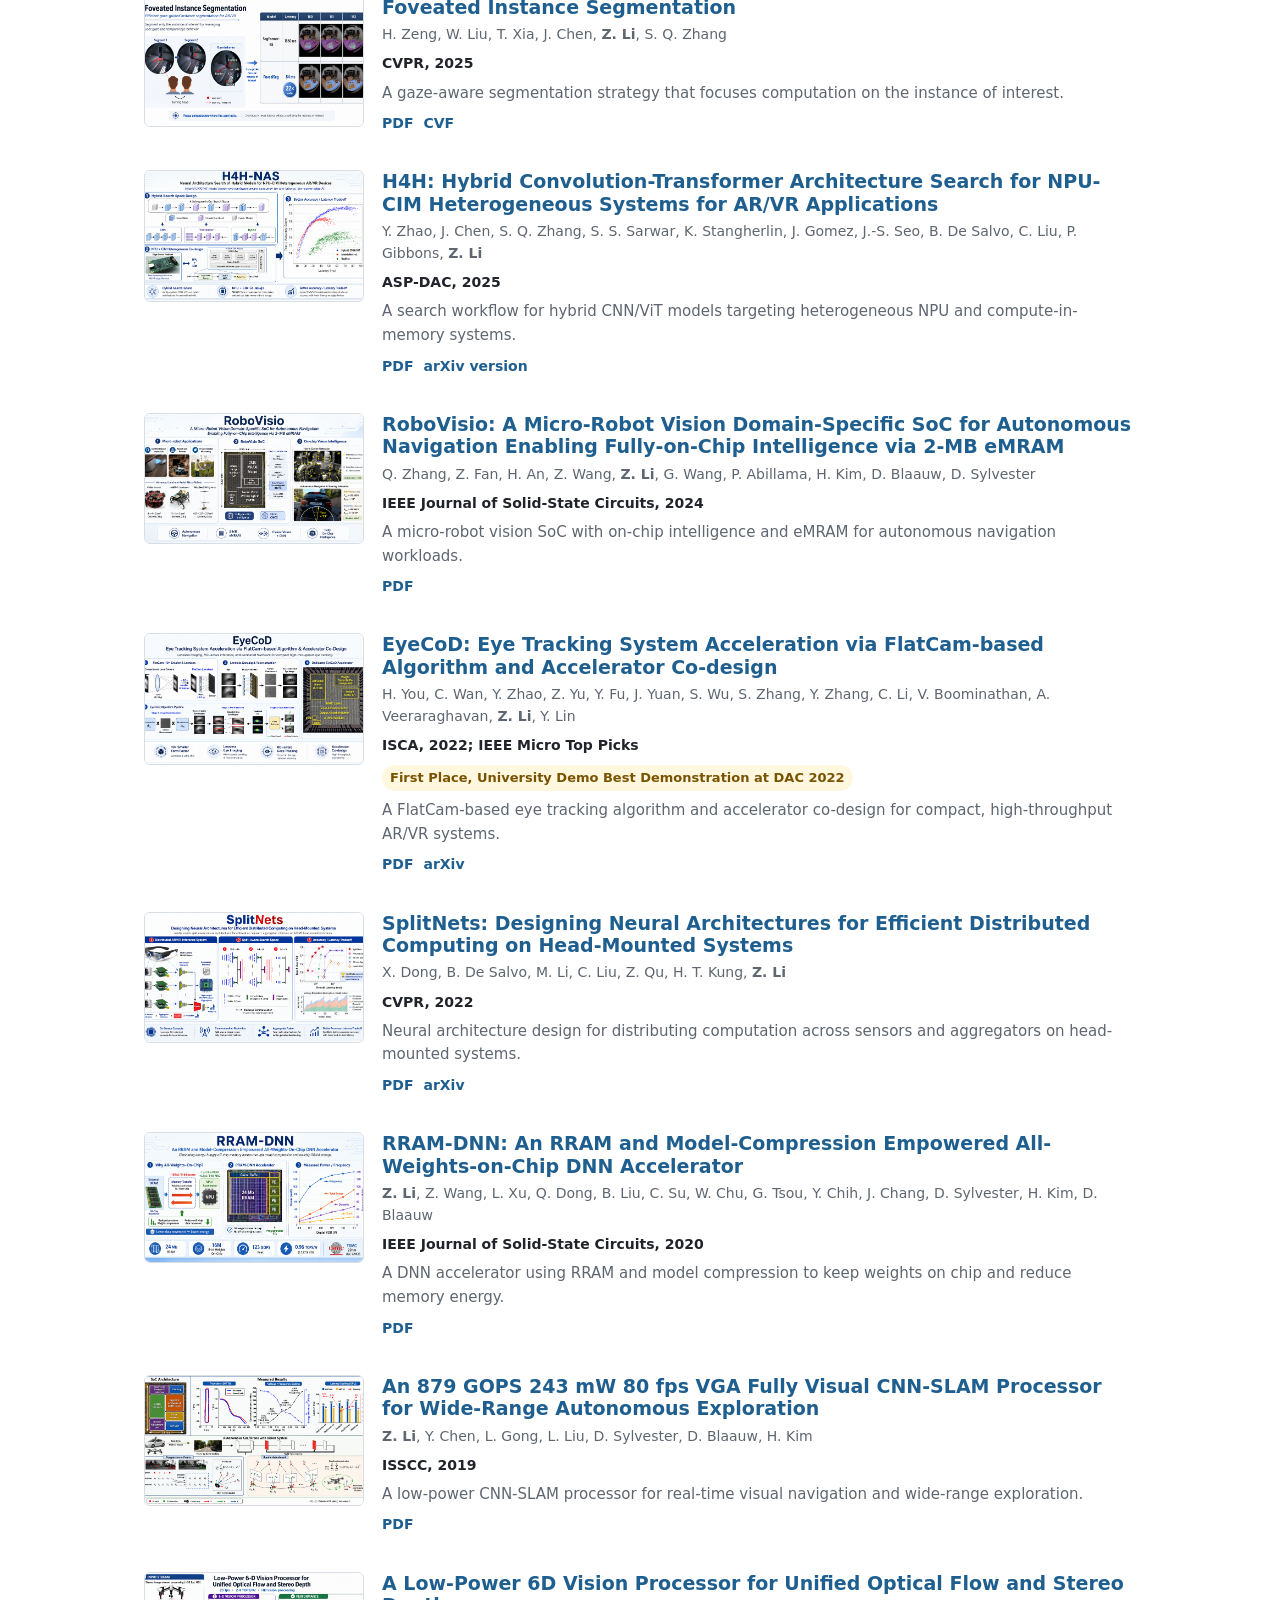
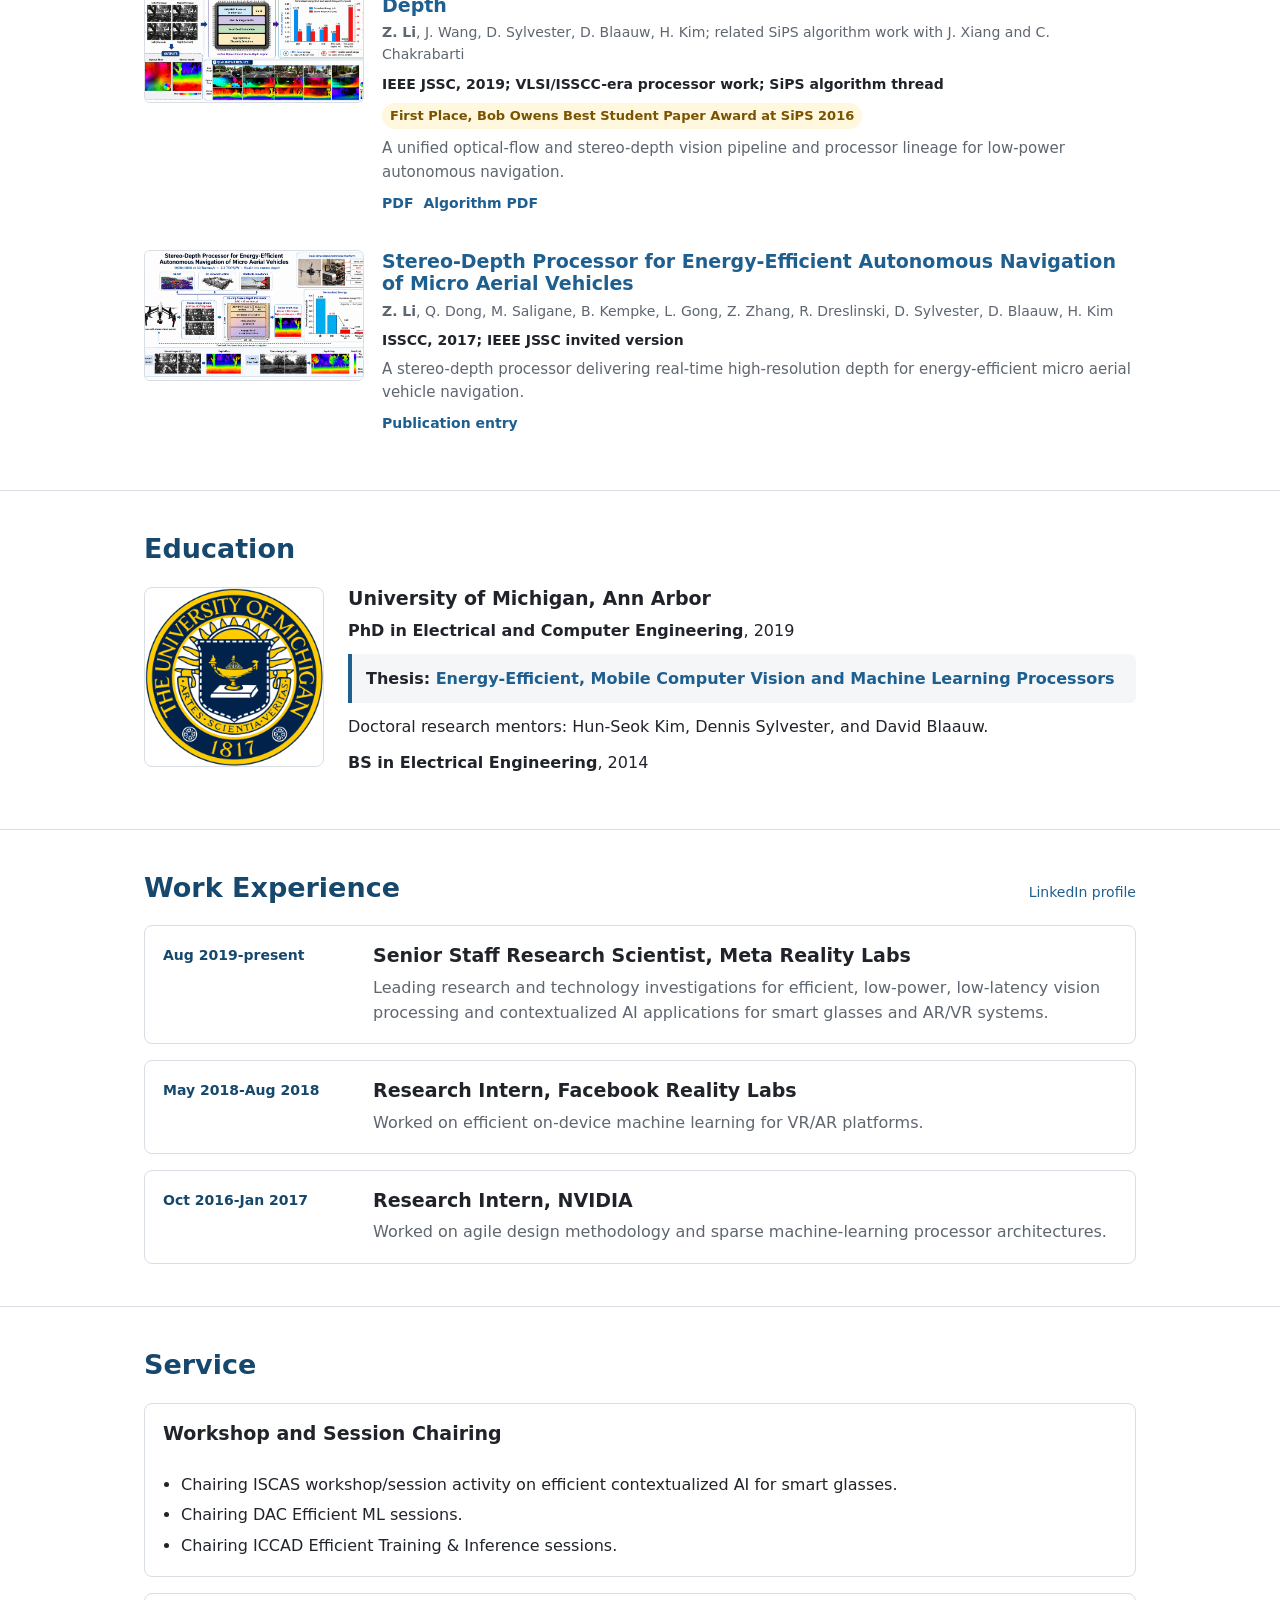
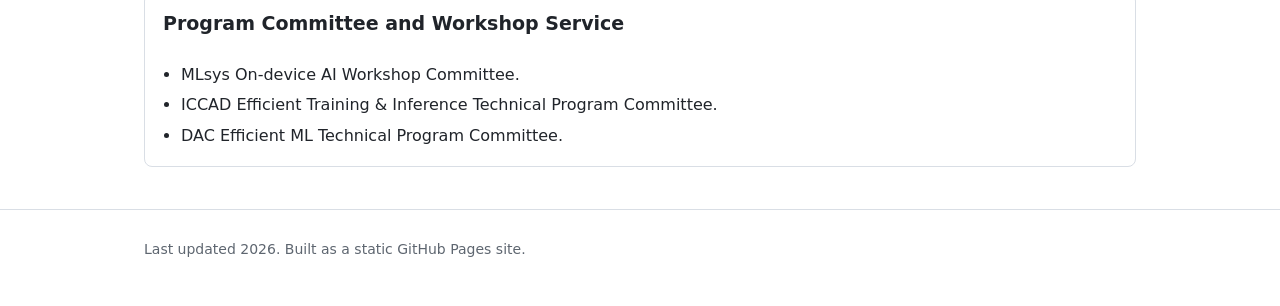
==== commit c3be61dc: "Update homepage hero and selected papers" ====
--- a/index.html
+++ b/index.html
@@ -5,6 +5,7 @@
   <meta name="viewport" content="width=device-width, initial-scale=1">
   <meta name="description" content="Ziyun Li - efficient on-device AI, AR/VR perception, and low-power vision systems.">
   <title>Ziyun Li</title>
+  <link rel="canonical" href="https://alanliziyun.github.io/personal_page/">
   <link rel="stylesheet" href="styles.css?v=20260618-2">
   <script type="application/ld+json">
   {
@@ -39,8 +40,8 @@
     <section class="hero">
       <div class="wrap hero-grid">
         <div>
+          <h1>Ziyun Li</h1>
           <p class="eyebrow">Efficient AI for smart glasses and edge systems</p>
-          <h1>Ziyun Li</h1>
           <p class="subtitle">Passionate AI System Researcher, Meta Reality Labs</p>
           <p class="bio">
             I work on efficient on-device AI for AR/VR, smart glasses and robots, spanning vision foundation models,
@@ -73,9 +74,9 @@
         </div>
         <div class="area-grid">
           <article class="area">
-            <div class="area-figure">
+            <a class="area-figure" href="figures/interest1.png">
               <img src="figures/interest1.png" alt="Efficient AI algorithms on-device figure">
-            </div>
+            </a>
             <div>
               <h3>Efficient AI Algorithms on-Device</h3>
               <p>
@@ -85,9 +86,9 @@
             </div>
           </article>
           <article class="area">
-            <div class="area-figure">
+            <a class="area-figure" href="figures/interest2.png">
               <img src="figures/interest2.png" alt="Efficient AI hardware and system figure">
-            </div>
+            </a>
             <div>
               <h3>Efficient AI HW and System</h3>
               <p>
@@ -107,16 +108,6 @@
           <p class="section-note"><a href="publications.html">Full publication list</a></p>
         </div>
         <div class="paper-list">
-          <article class="paper">
-            <a class="paper-thumb" href="assets/paper-thumbs/salimory-composite.jpg"><img src="assets/paper-thumbs/salimory-composite.jpg" alt="SaliMory paper figure"></a>
-            <div>
-              <h3><a href="https://arxiv.org/abs/2606.04120">SaliMory: Orchestrating Cognitive Memory for Conversational Agents</a></h3>
-              <p class="authors">K. Zhang, X. Zhang, H. Jiang, S. Kuo, H. Yun, E. Ahmed, S. Oraby, <strong>Z. Li</strong>, S. Sharma, A. Lee, A. Aly, A. Kumar, R. Hamid, X. L. Dong</p>
-              <p class="venue">arXiv, 2026</p>
-              <p class="description">A memory orchestration framework for personalized conversational agents.</p>
-              <p class="paper-links"><a href="papers/salimory-2026.pdf">PDF</a><a href="https://arxiv.org/abs/2606.04120">arXiv</a></p>
-            </div>
-          </article>
           <article class="paper">
             <a class="paper-thumb" href="figures/adavfm.png"><img src="figures/adavfm.png" alt="AdaVFM paper figure"></a>
             <div>
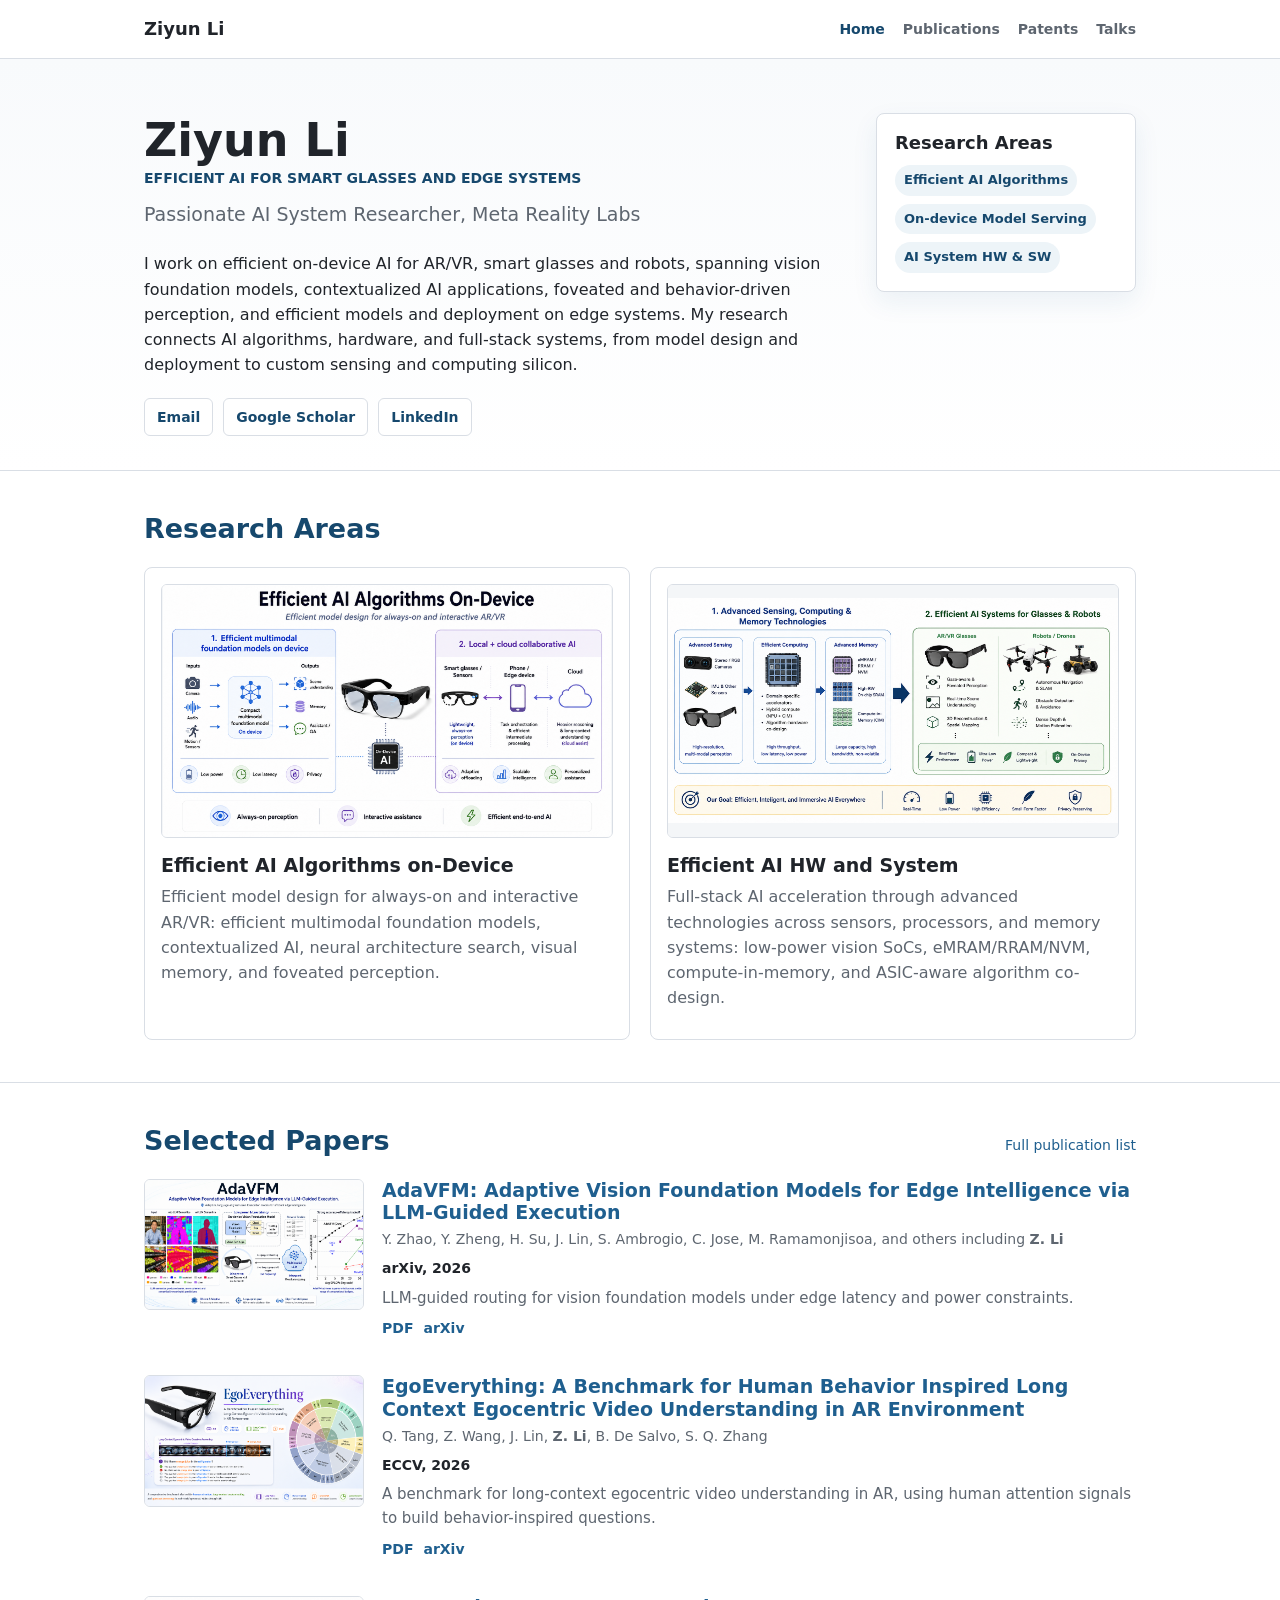
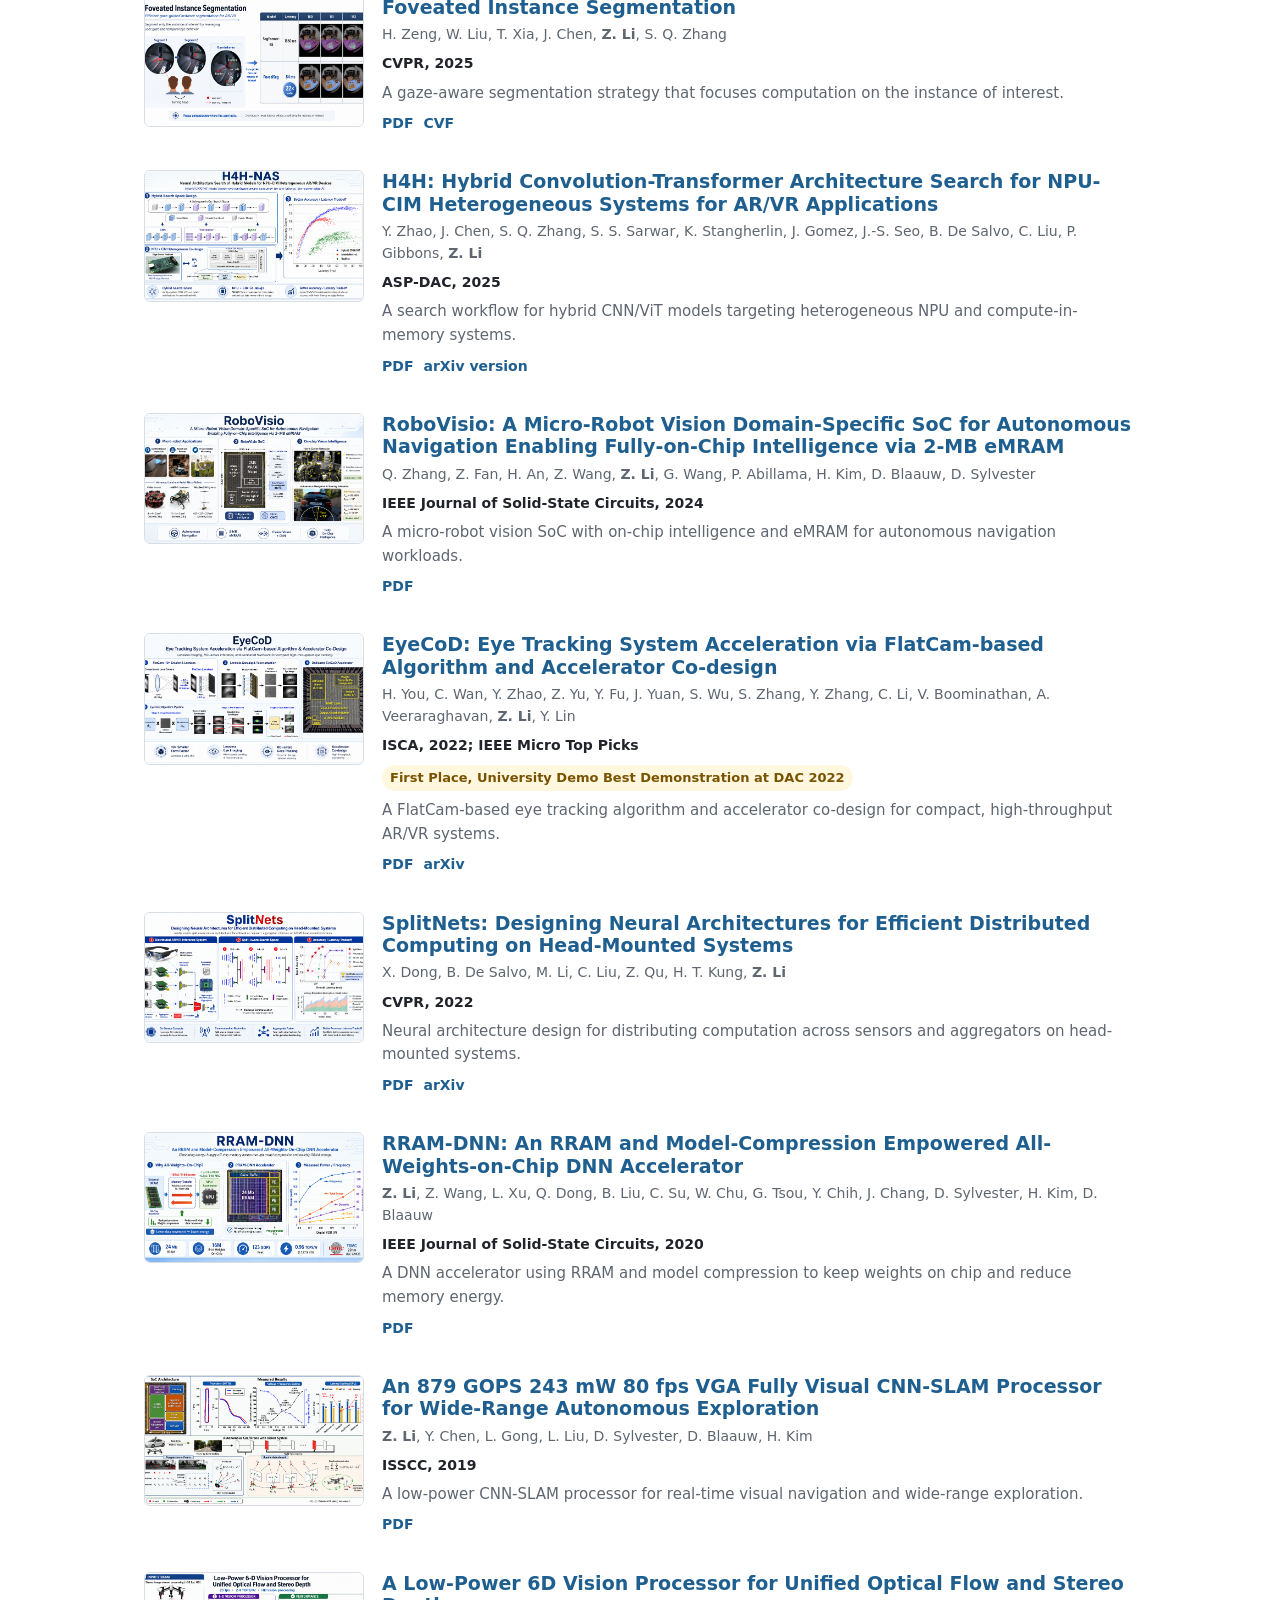
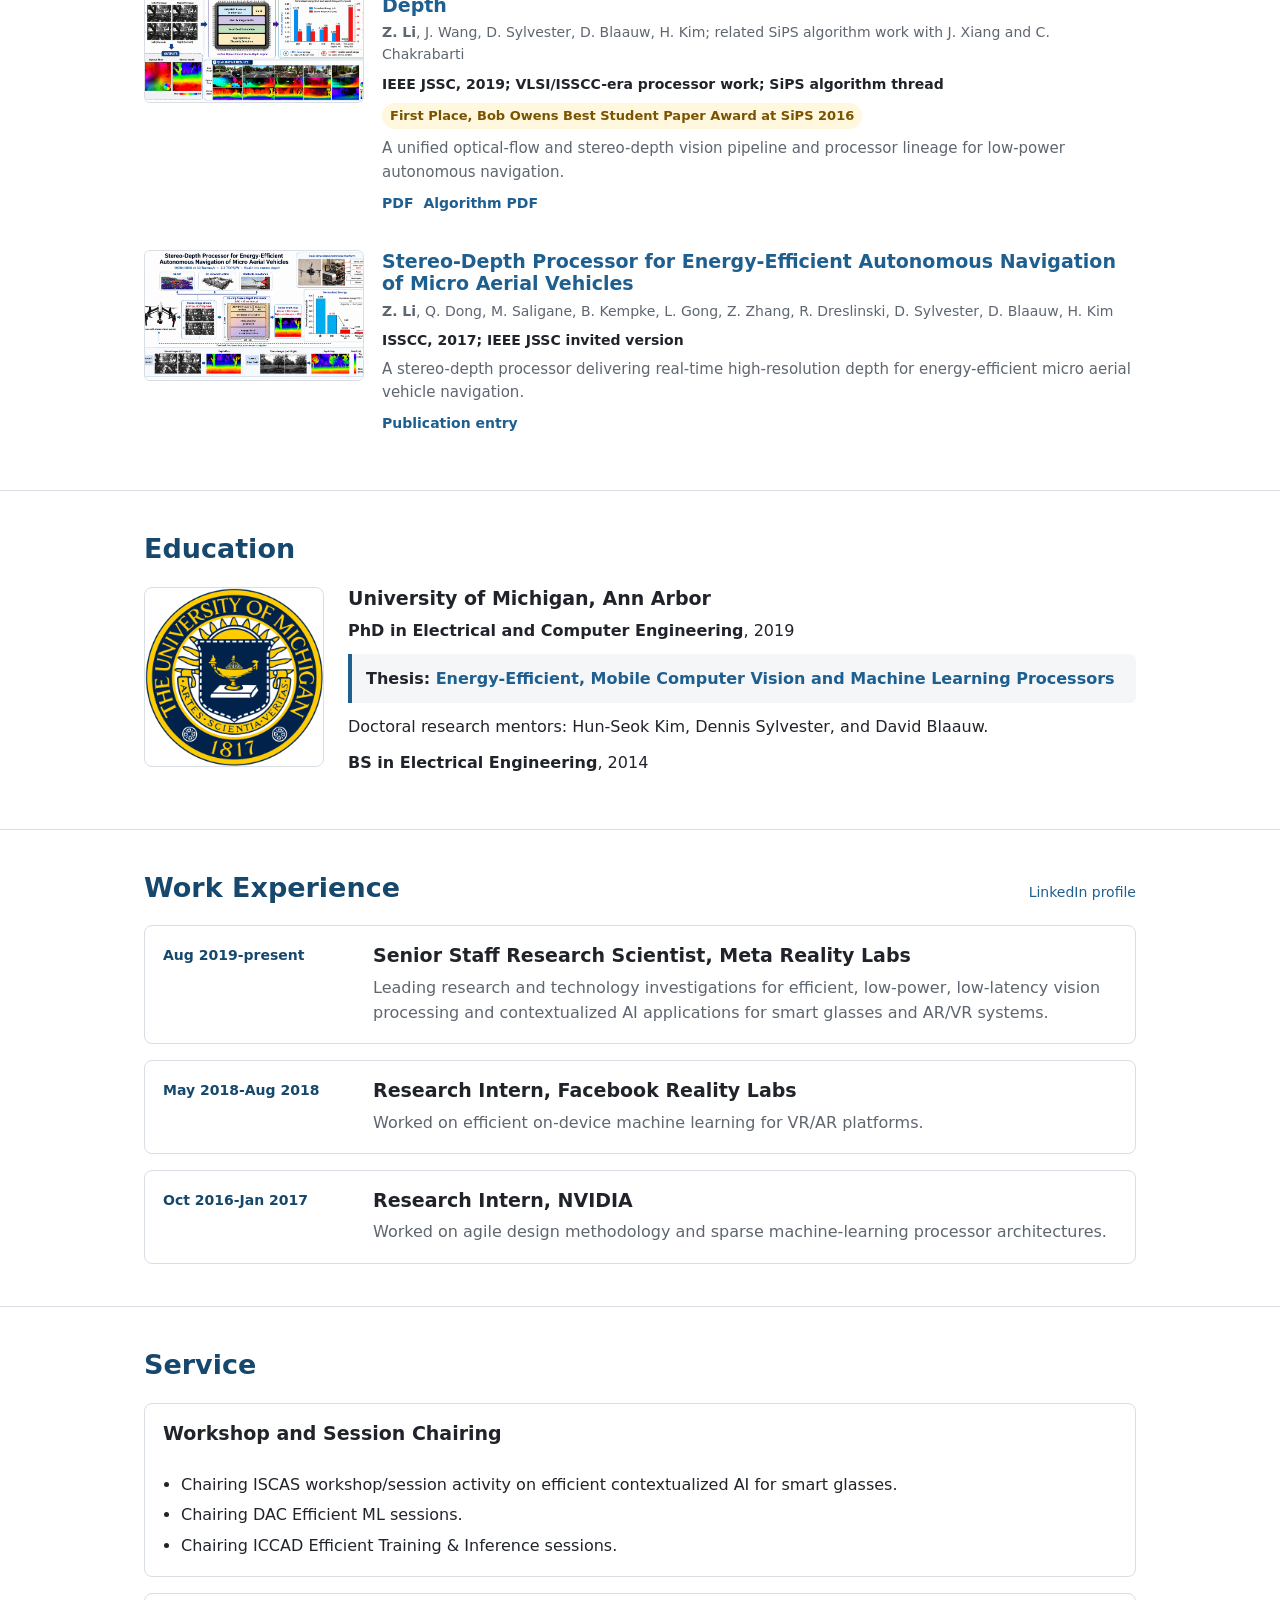
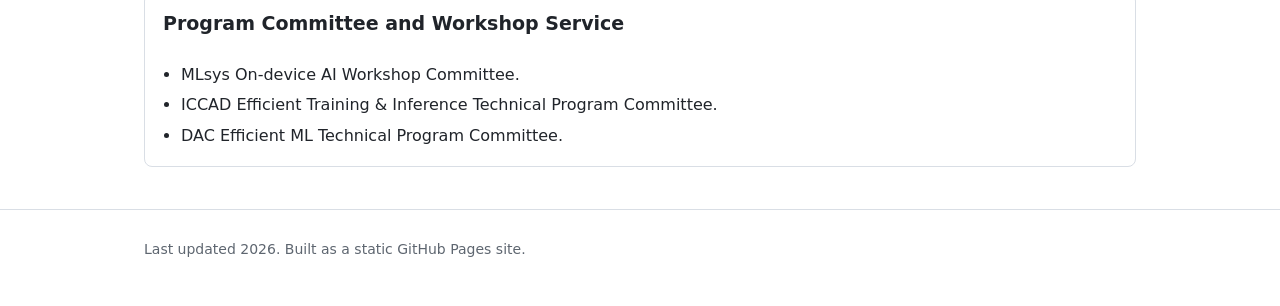
==== commit e924aa71: "Remove research areas note" ====
--- a/index.html
+++ b/index.html
@@ -70,7 +70,6 @@
       <div class="wrap">
         <div class="section-header">
           <h2>Research Areas</h2>
-          <p class="section-note">Two connected tracks: efficient models and efficient systems.</p>
         </div>
         <div class="area-grid">
           <article class="area">
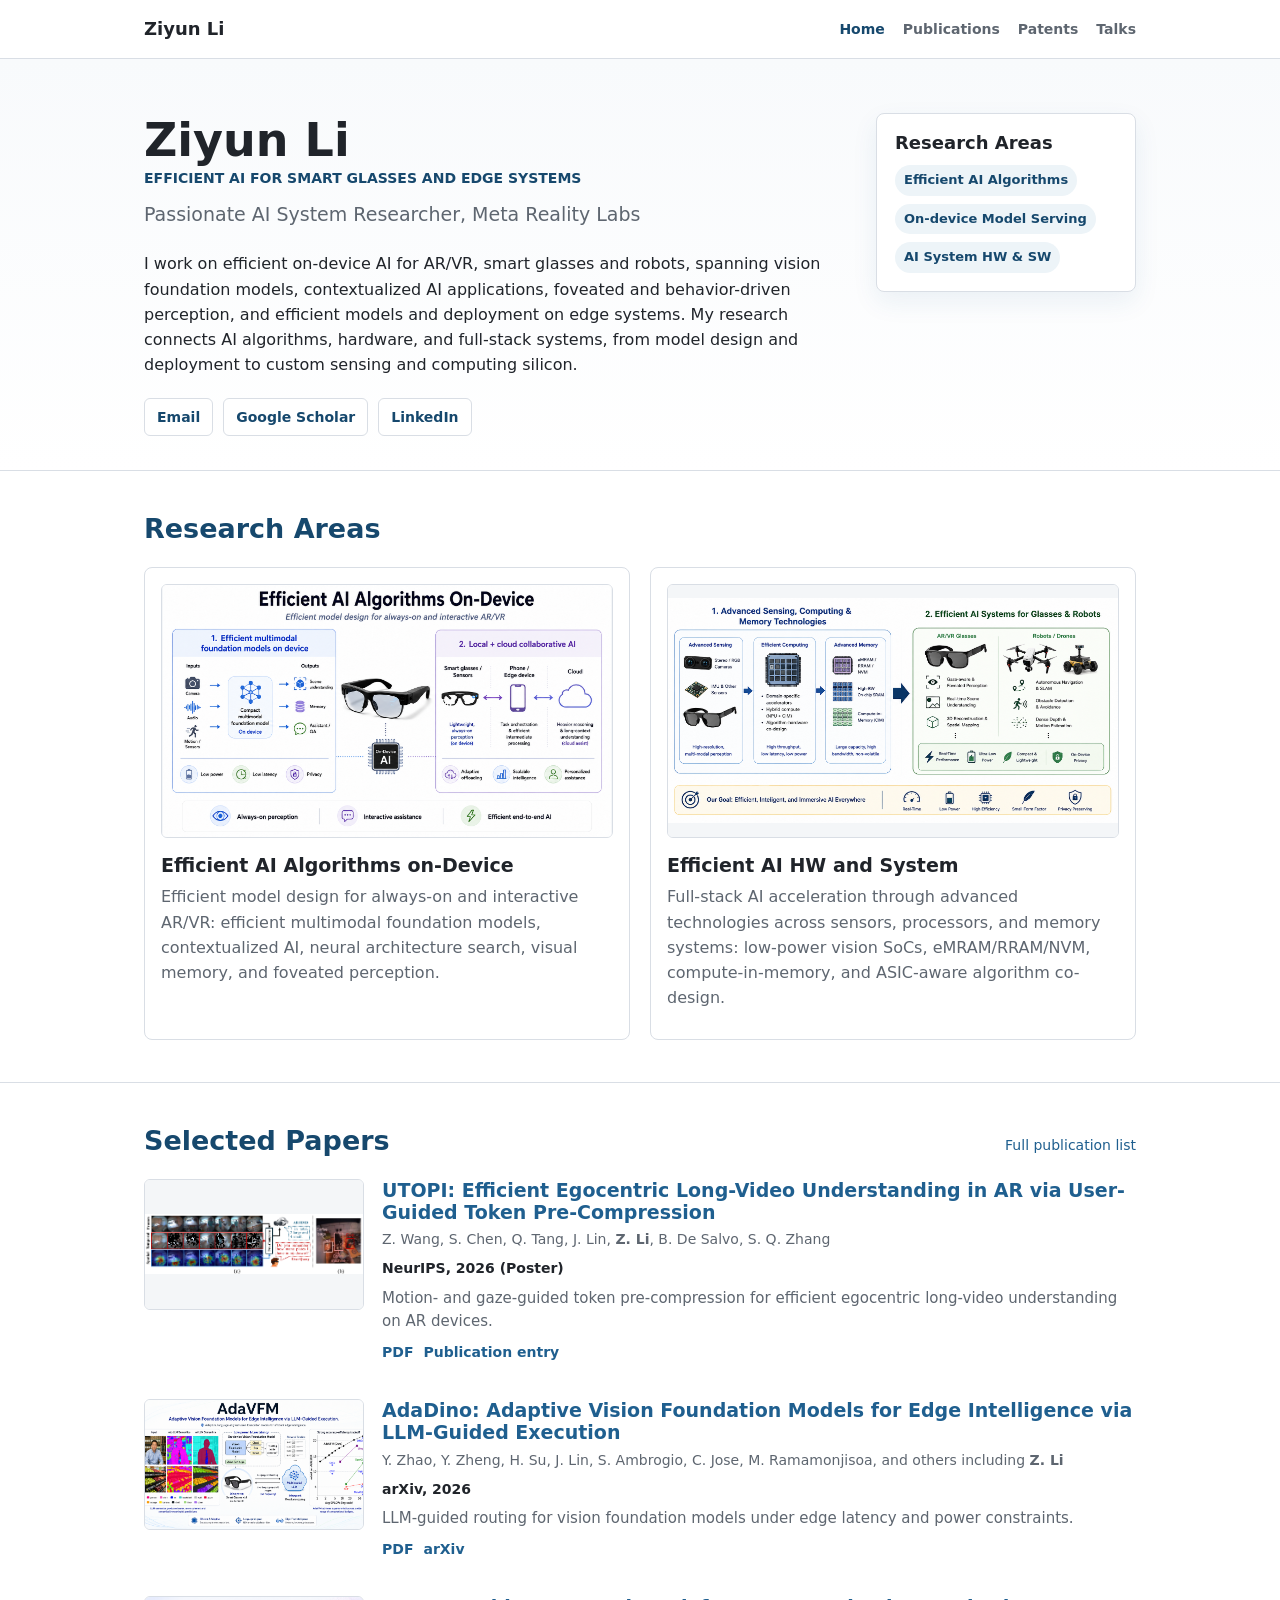
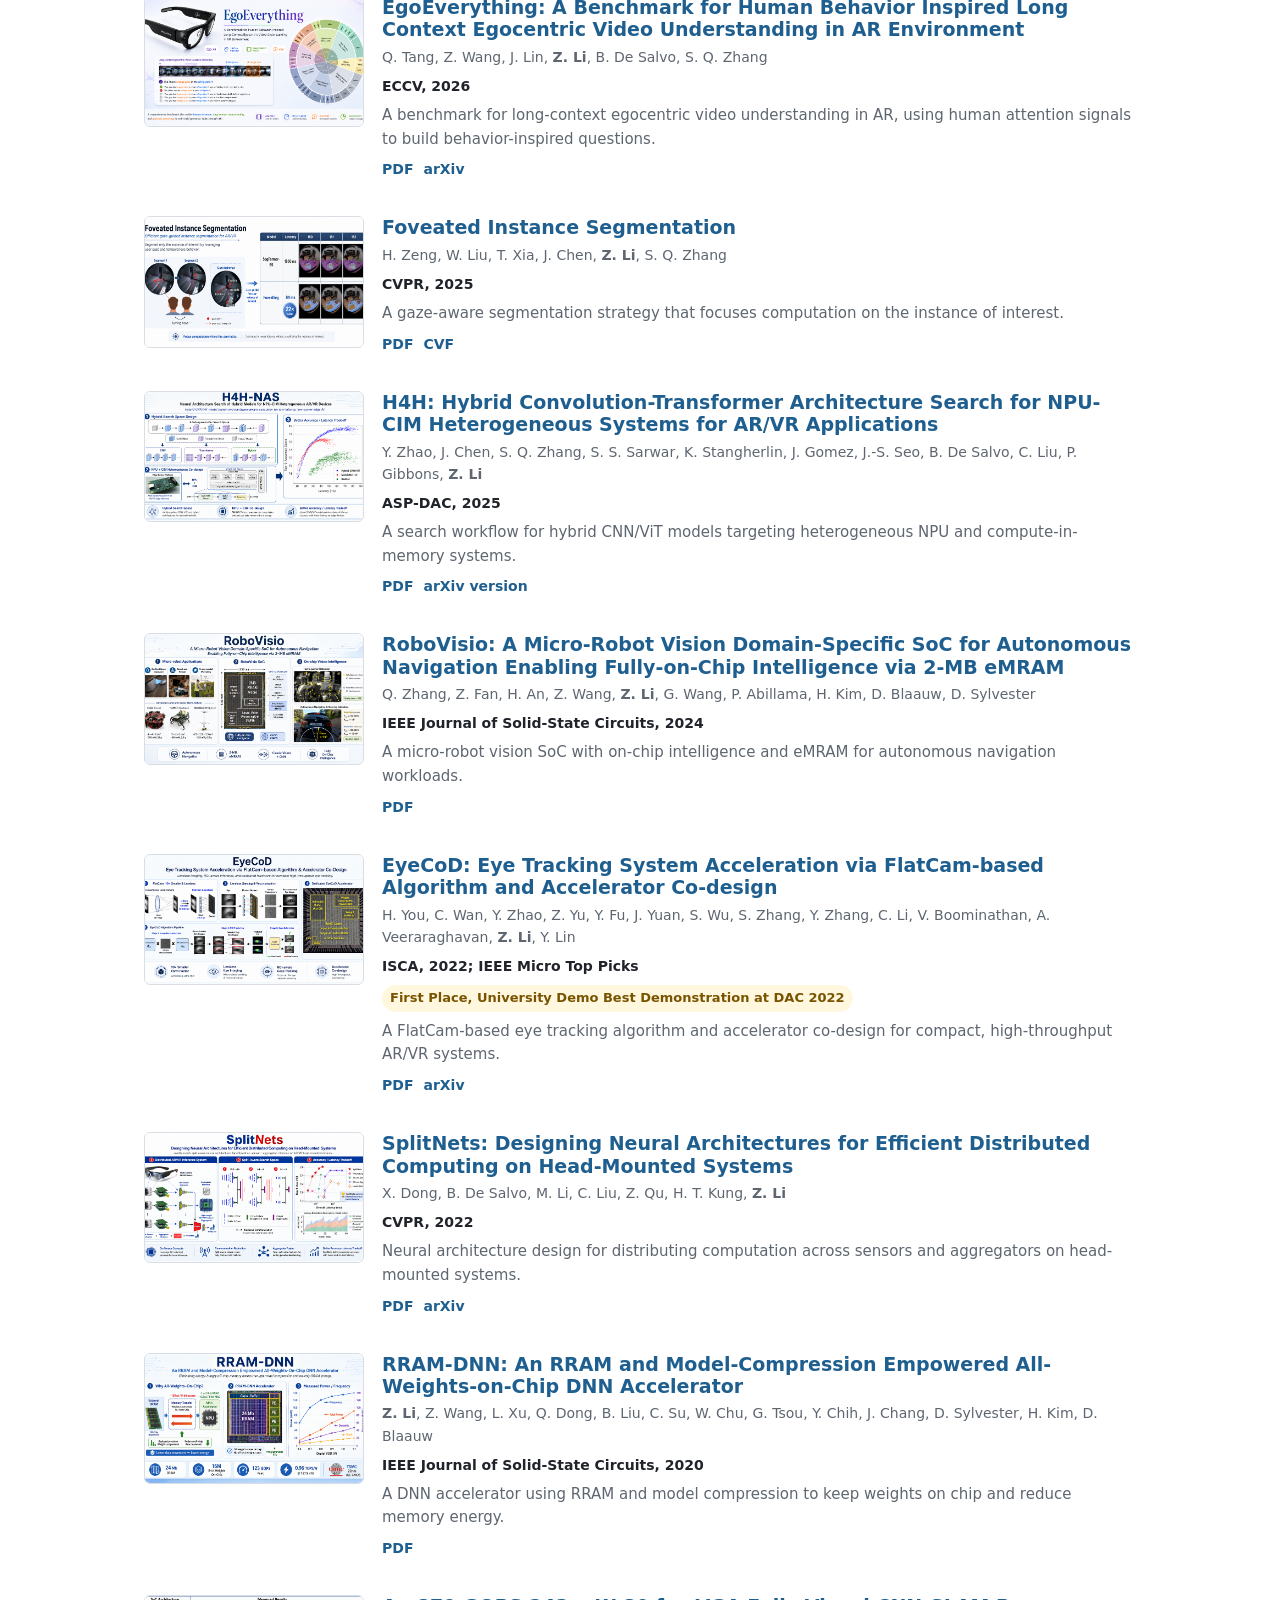
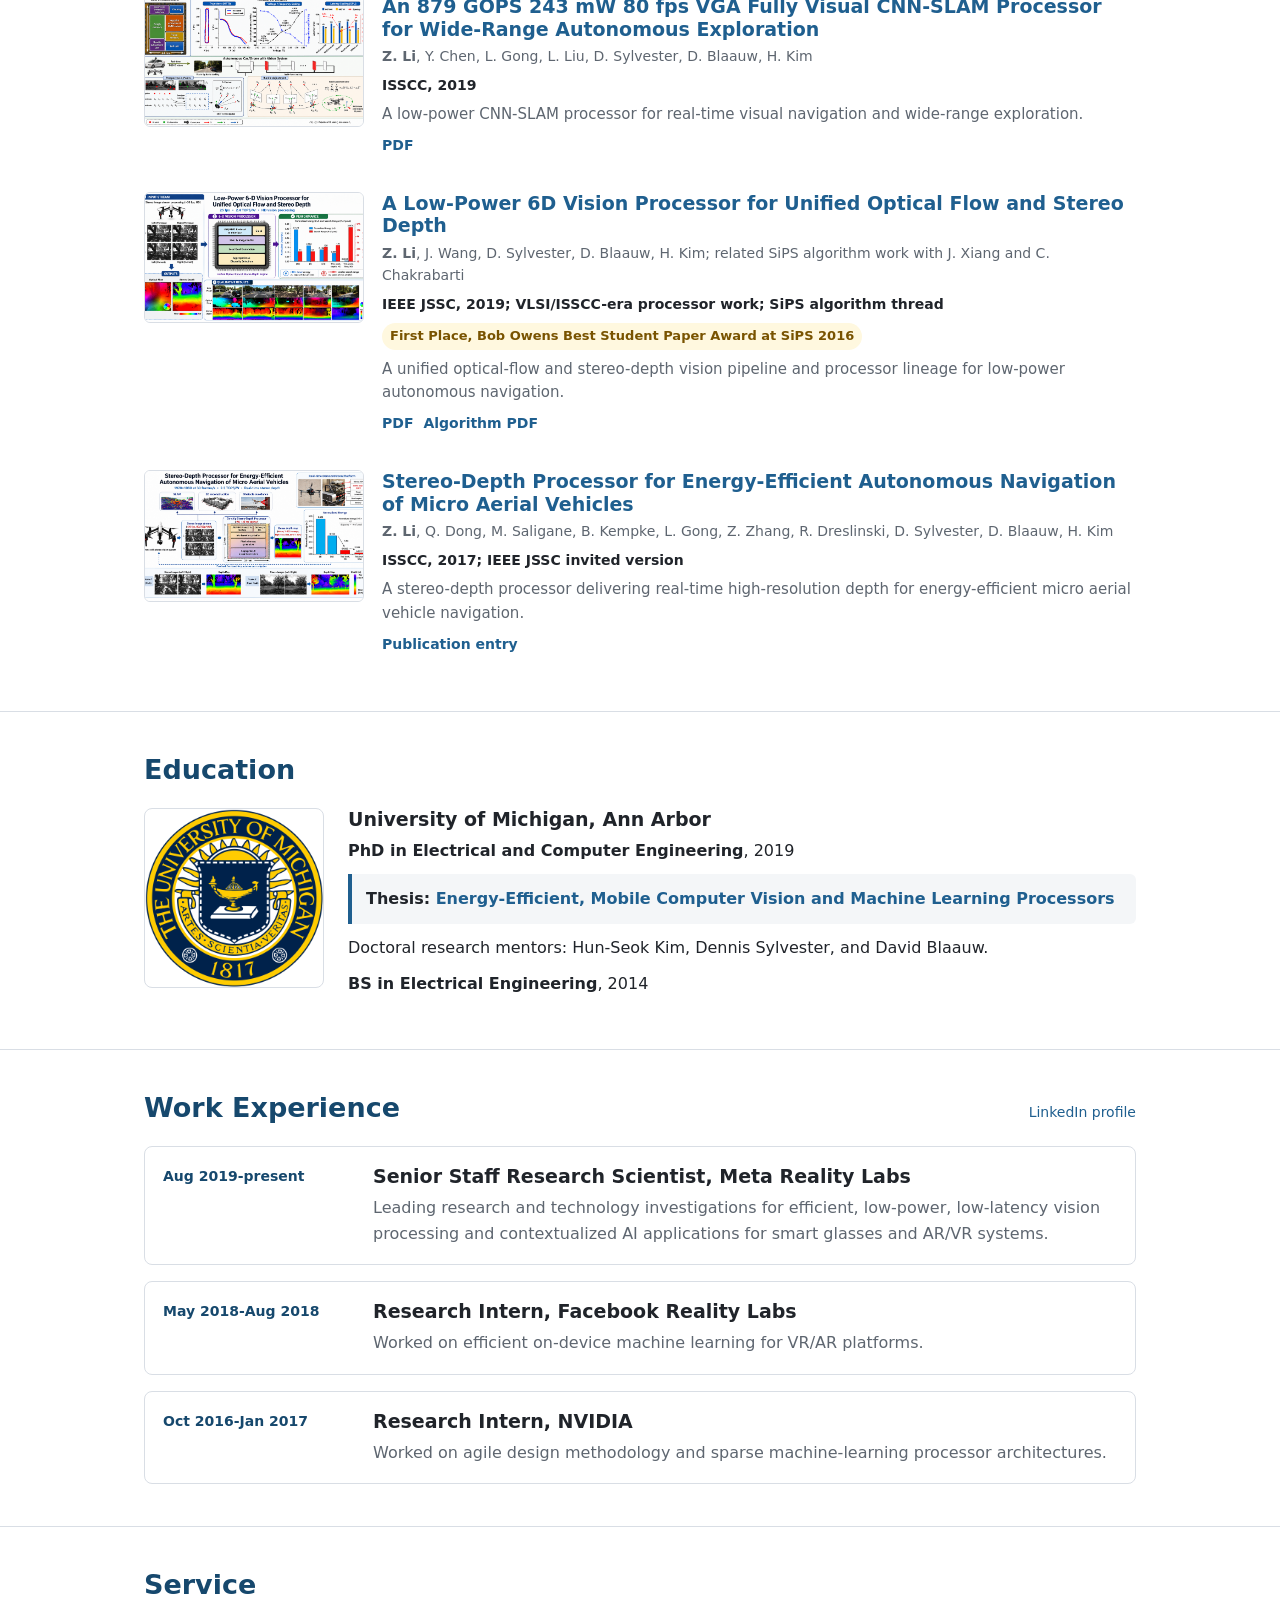
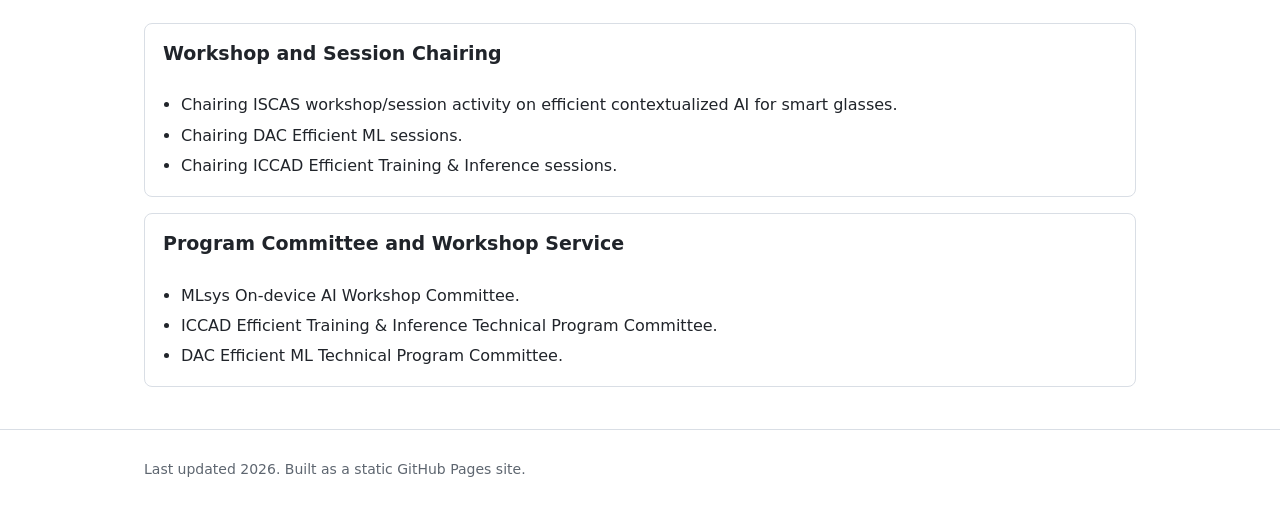
==== commit ed2dea61: "Add UTOPI NeurIPS 2026 poster and paper PDF" ====
--- a/index.html
+++ b/index.html
@@ -108,9 +108,19 @@
         </div>
         <div class="paper-list">
           <article class="paper">
-            <a class="paper-thumb" href="figures/adavfm.png"><img src="figures/adavfm.png" alt="AdaVFM paper figure"></a>
-            <div>
-              <h3><a href="https://arxiv.org/abs/2604.15622">AdaVFM: Adaptive Vision Foundation Models for Edge Intelligence via LLM-Guided Execution</a></h3>
+            <a class="paper-thumb" href="assets/paper-thumbs/utopi-figure.png"><img src="assets/paper-thumbs/utopi-figure.png" alt="UTOPI uses motion and gaze signals to compress egocentric video tokens" style="object-fit: contain;"></a>
+            <div>
+              <h3><a href="papers/utopi-2026.pdf">UTOPI: Efficient Egocentric Long-Video Understanding in AR via User-Guided Token Pre-Compression</a></h3>
+              <p class="authors">Z. Wang, S. Chen, Q. Tang, J. Lin, <strong>Z. Li</strong>, B. De Salvo, S. Q. Zhang</p>
+              <p class="venue">NeurIPS, 2026 (Poster)</p>
+              <p class="description">Motion- and gaze-guided token pre-compression for efficient egocentric long-video understanding on AR devices.</p>
+              <p class="paper-links"><a href="papers/utopi-2026.pdf">PDF</a><a href="publications.html#utopi">Publication entry</a></p>
+            </div>
+          </article>
+          <article class="paper">
+            <a class="paper-thumb" href="figures/adavfm.png"><img src="figures/adavfm.png" alt="AdaDino paper figure"></a>
+            <div>
+              <h3><a href="https://arxiv.org/abs/2604.15622">AdaDino: Adaptive Vision Foundation Models for Edge Intelligence via LLM-Guided Execution</a></h3>
               <p class="authors">Y. Zhao, Y. Zheng, H. Su, J. Lin, S. Ambrogio, C. Jose, M. Ramamonjisoa, and others including <strong>Z. Li</strong></p>
               <p class="venue">arXiv, 2026</p>
               <p class="description">LLM-guided routing for vision foundation models under edge latency and power constraints.</p>
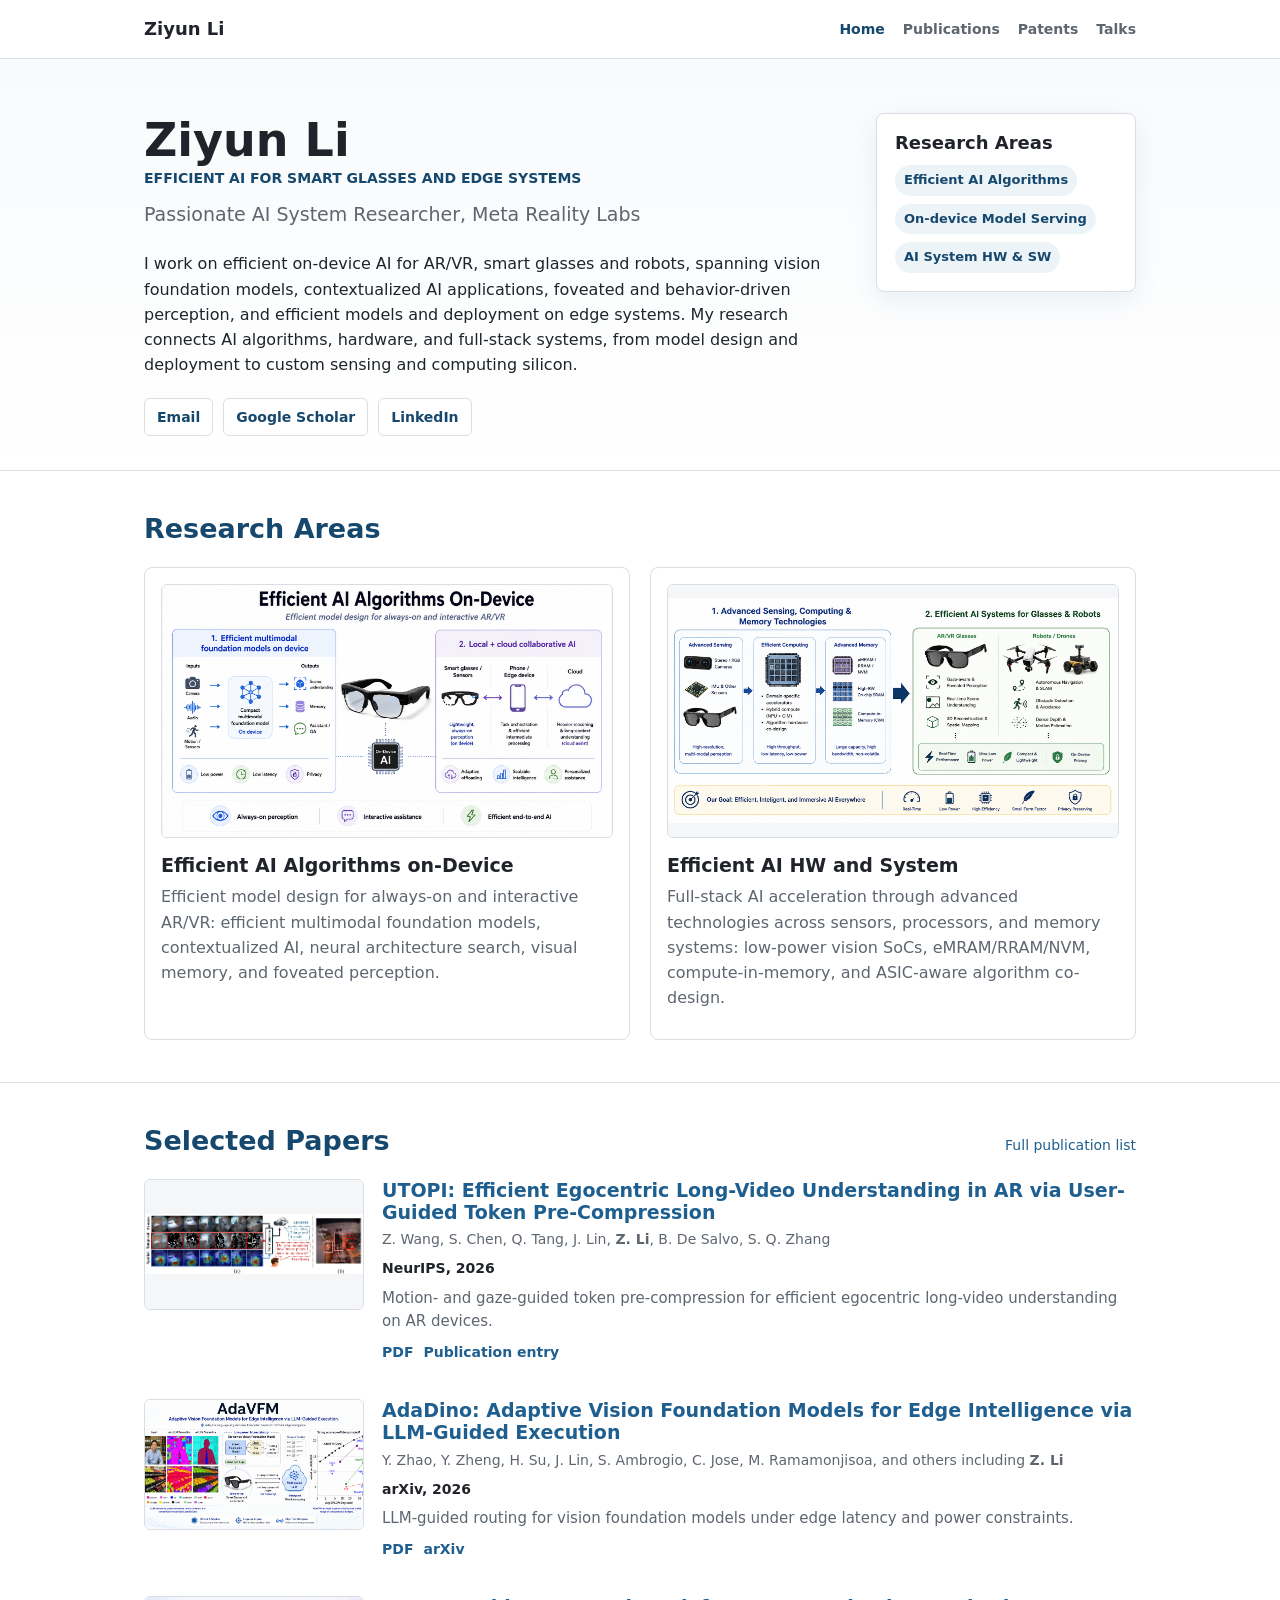
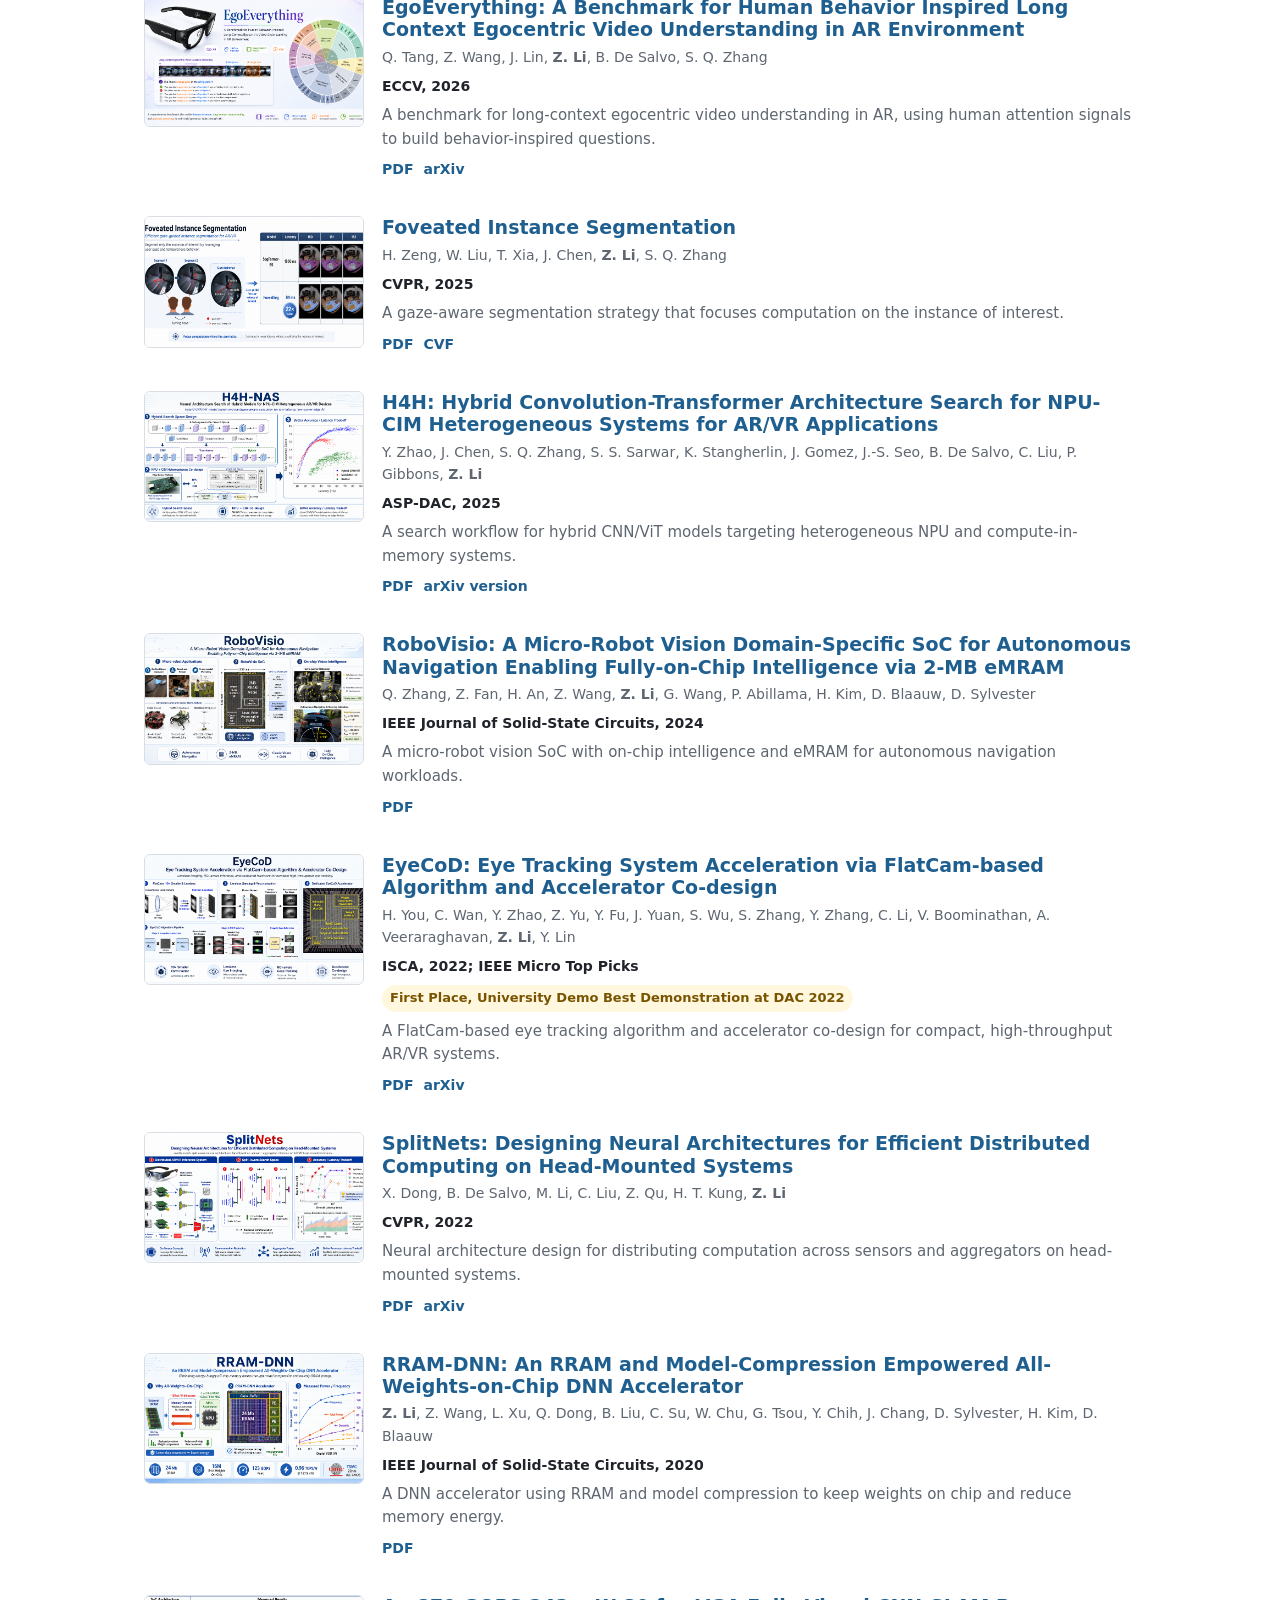
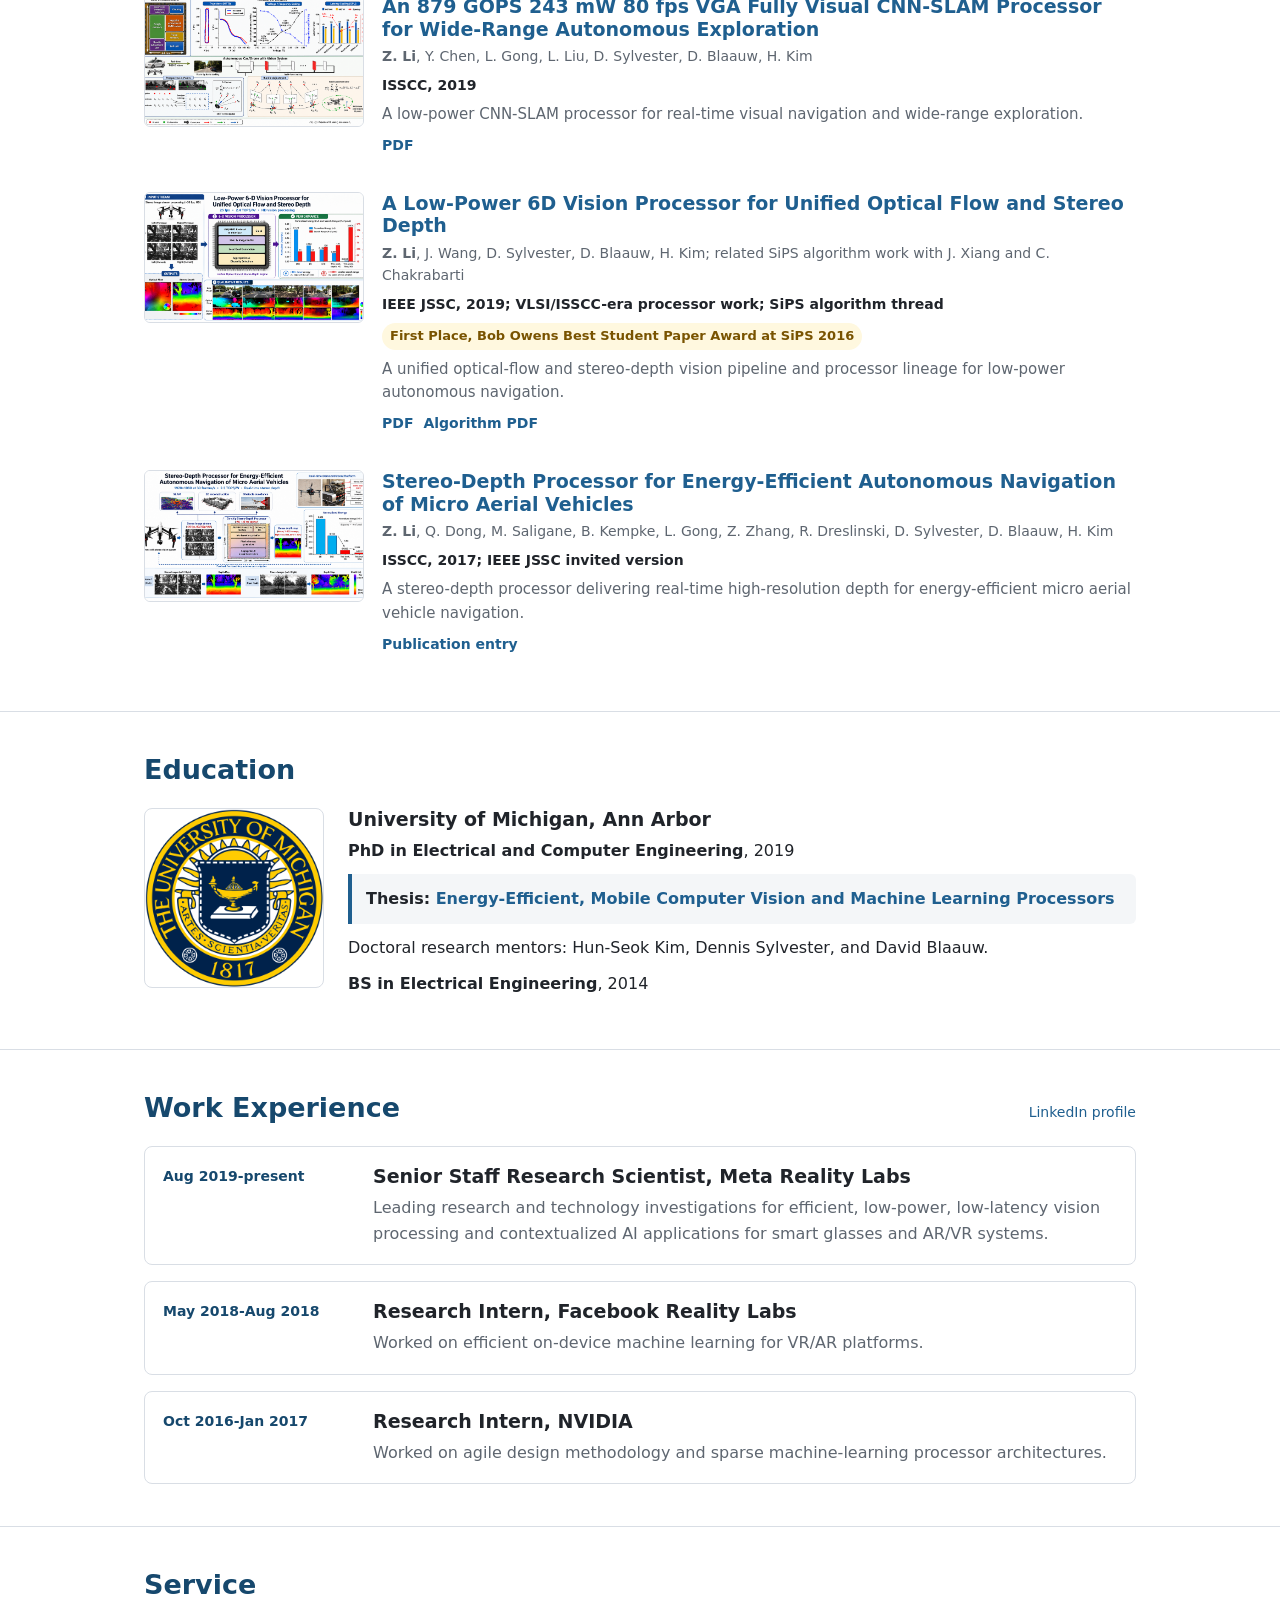
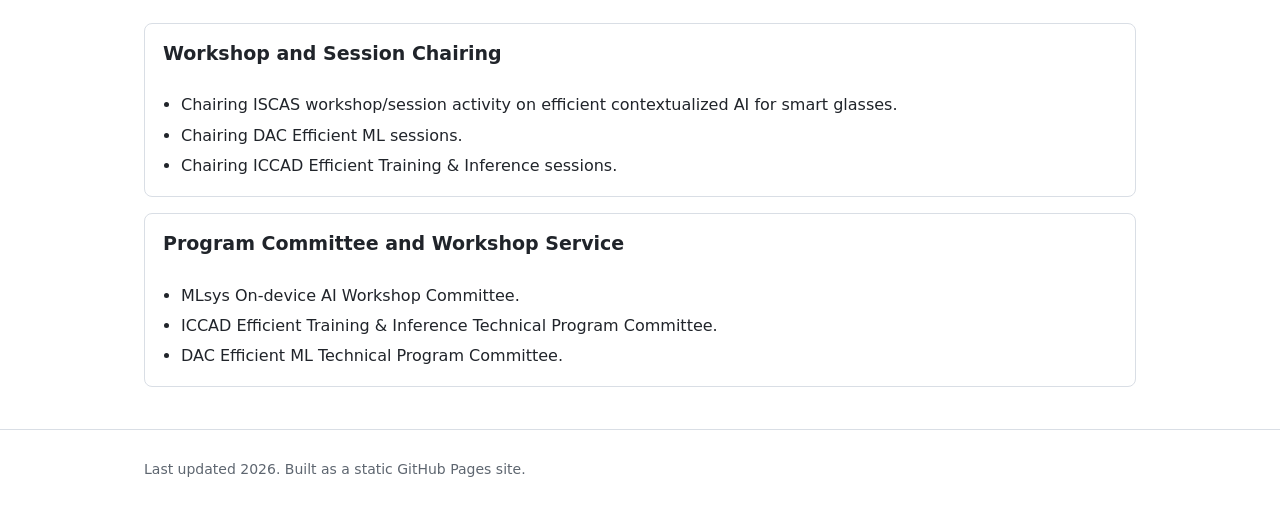
==== commit 1e900691: "Remove poster qualifier from UTOPI citation" ====
--- a/index.html
+++ b/index.html
@@ -112,7 +112,7 @@
             <div>
               <h3><a href="papers/utopi-2026.pdf">UTOPI: Efficient Egocentric Long-Video Understanding in AR via User-Guided Token Pre-Compression</a></h3>
               <p class="authors">Z. Wang, S. Chen, Q. Tang, J. Lin, <strong>Z. Li</strong>, B. De Salvo, S. Q. Zhang</p>
-              <p class="venue">NeurIPS, 2026 (Poster)</p>
+              <p class="venue">NeurIPS, 2026</p>
               <p class="description">Motion- and gaze-guided token pre-compression for efficient egocentric long-video understanding on AR devices.</p>
               <p class="paper-links"><a href="papers/utopi-2026.pdf">PDF</a><a href="publications.html#utopi">Publication entry</a></p>
             </div>
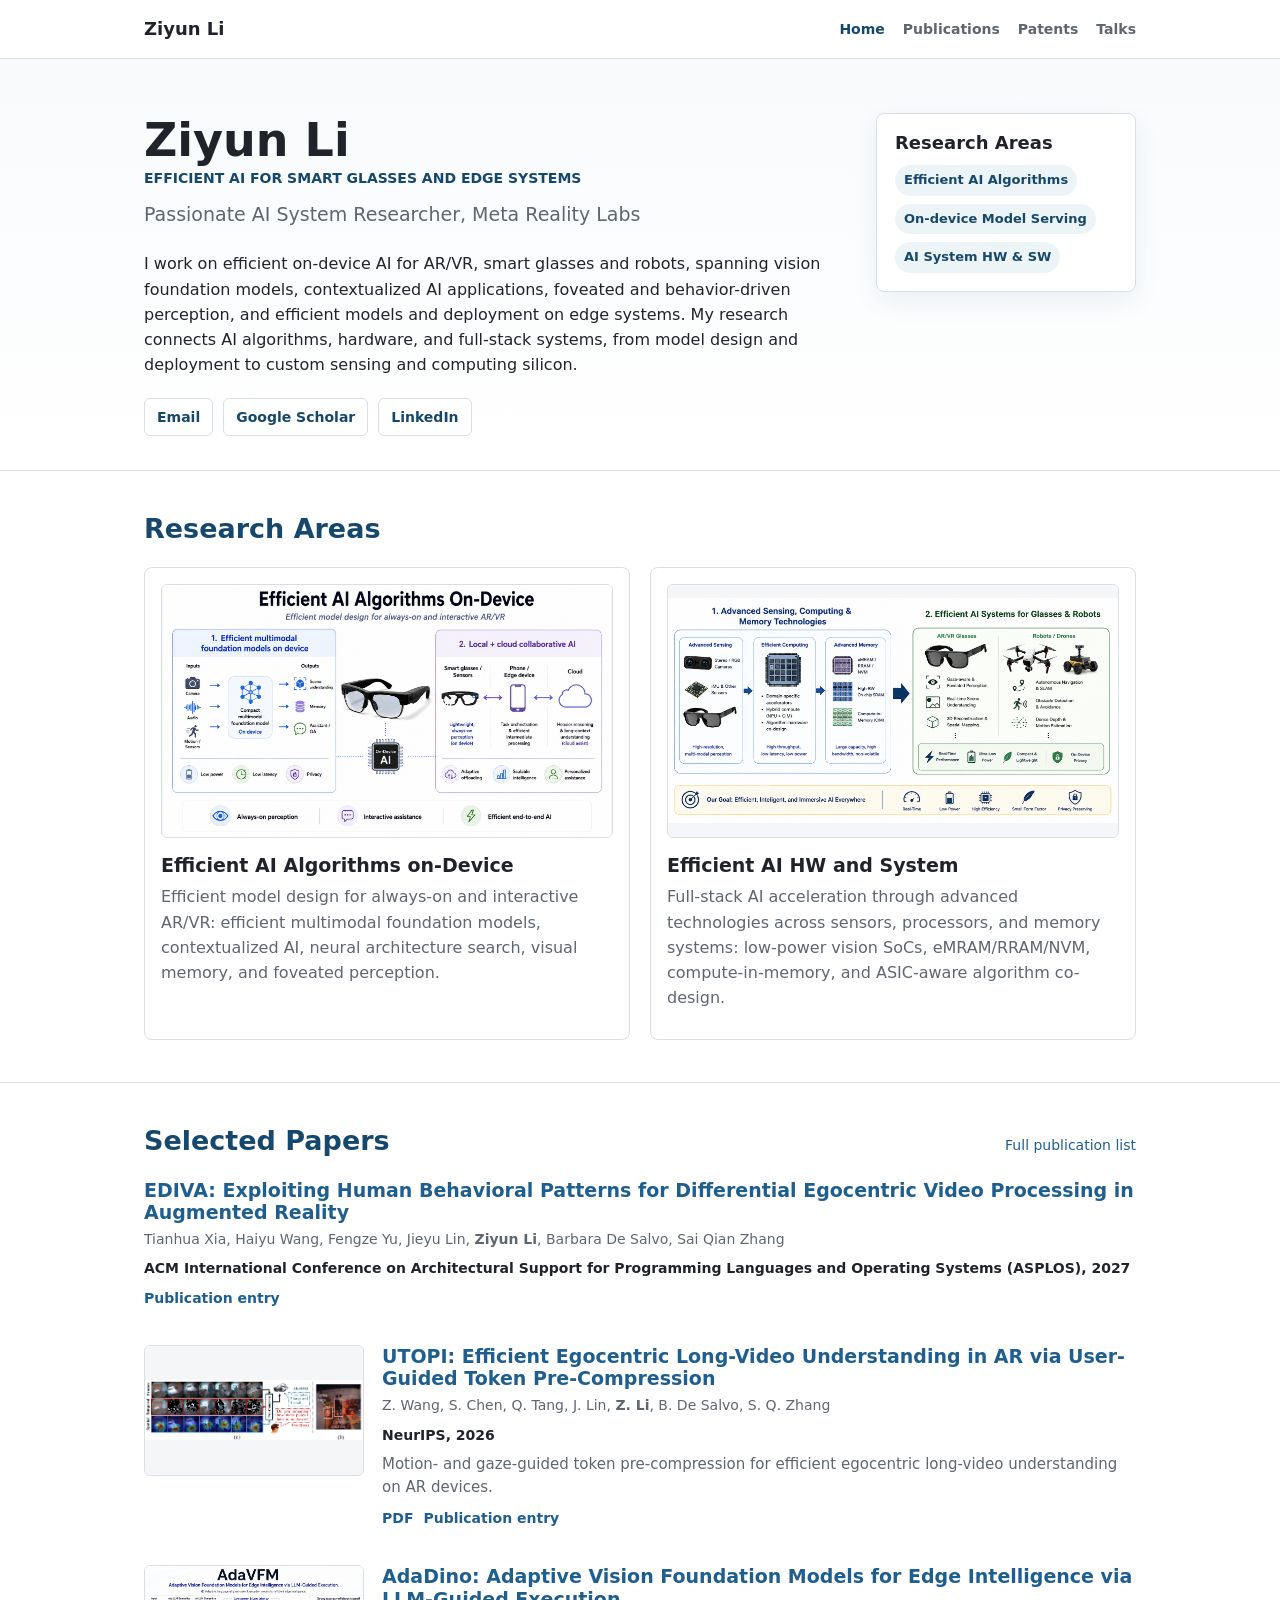
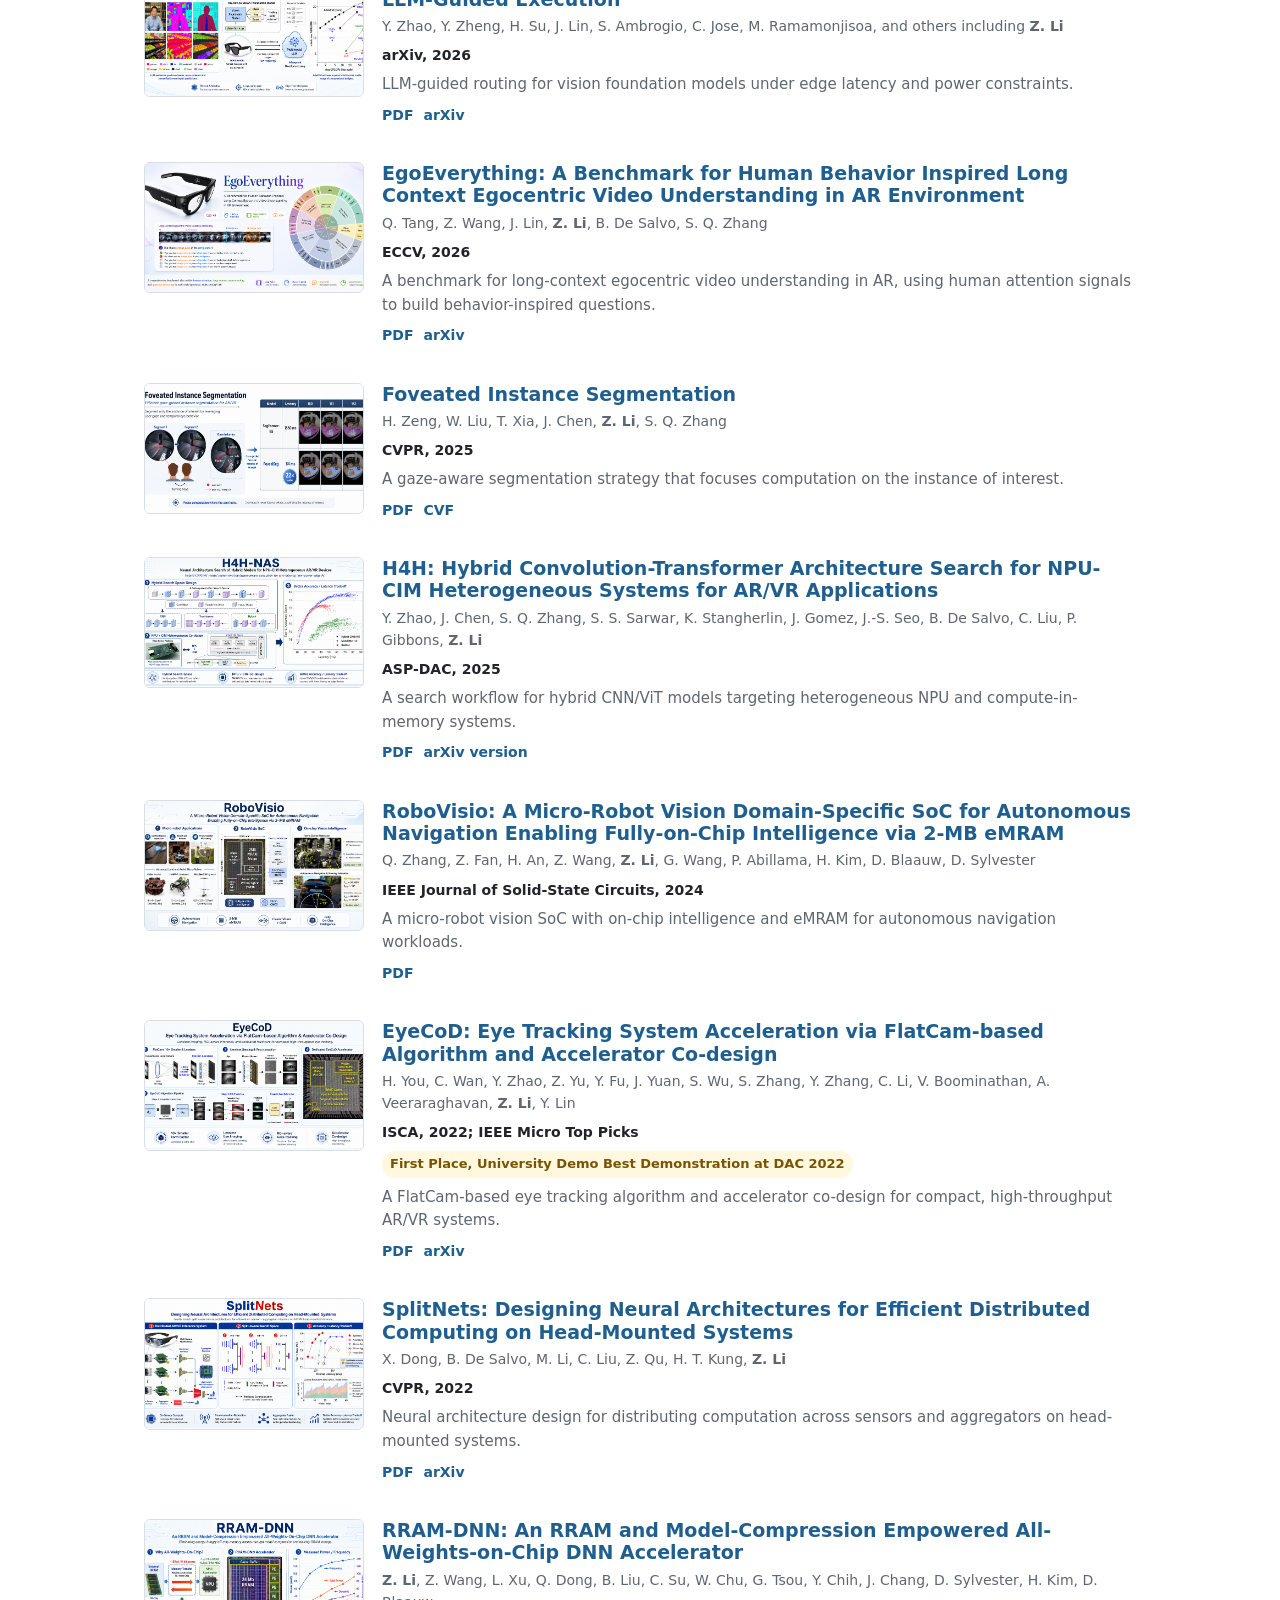
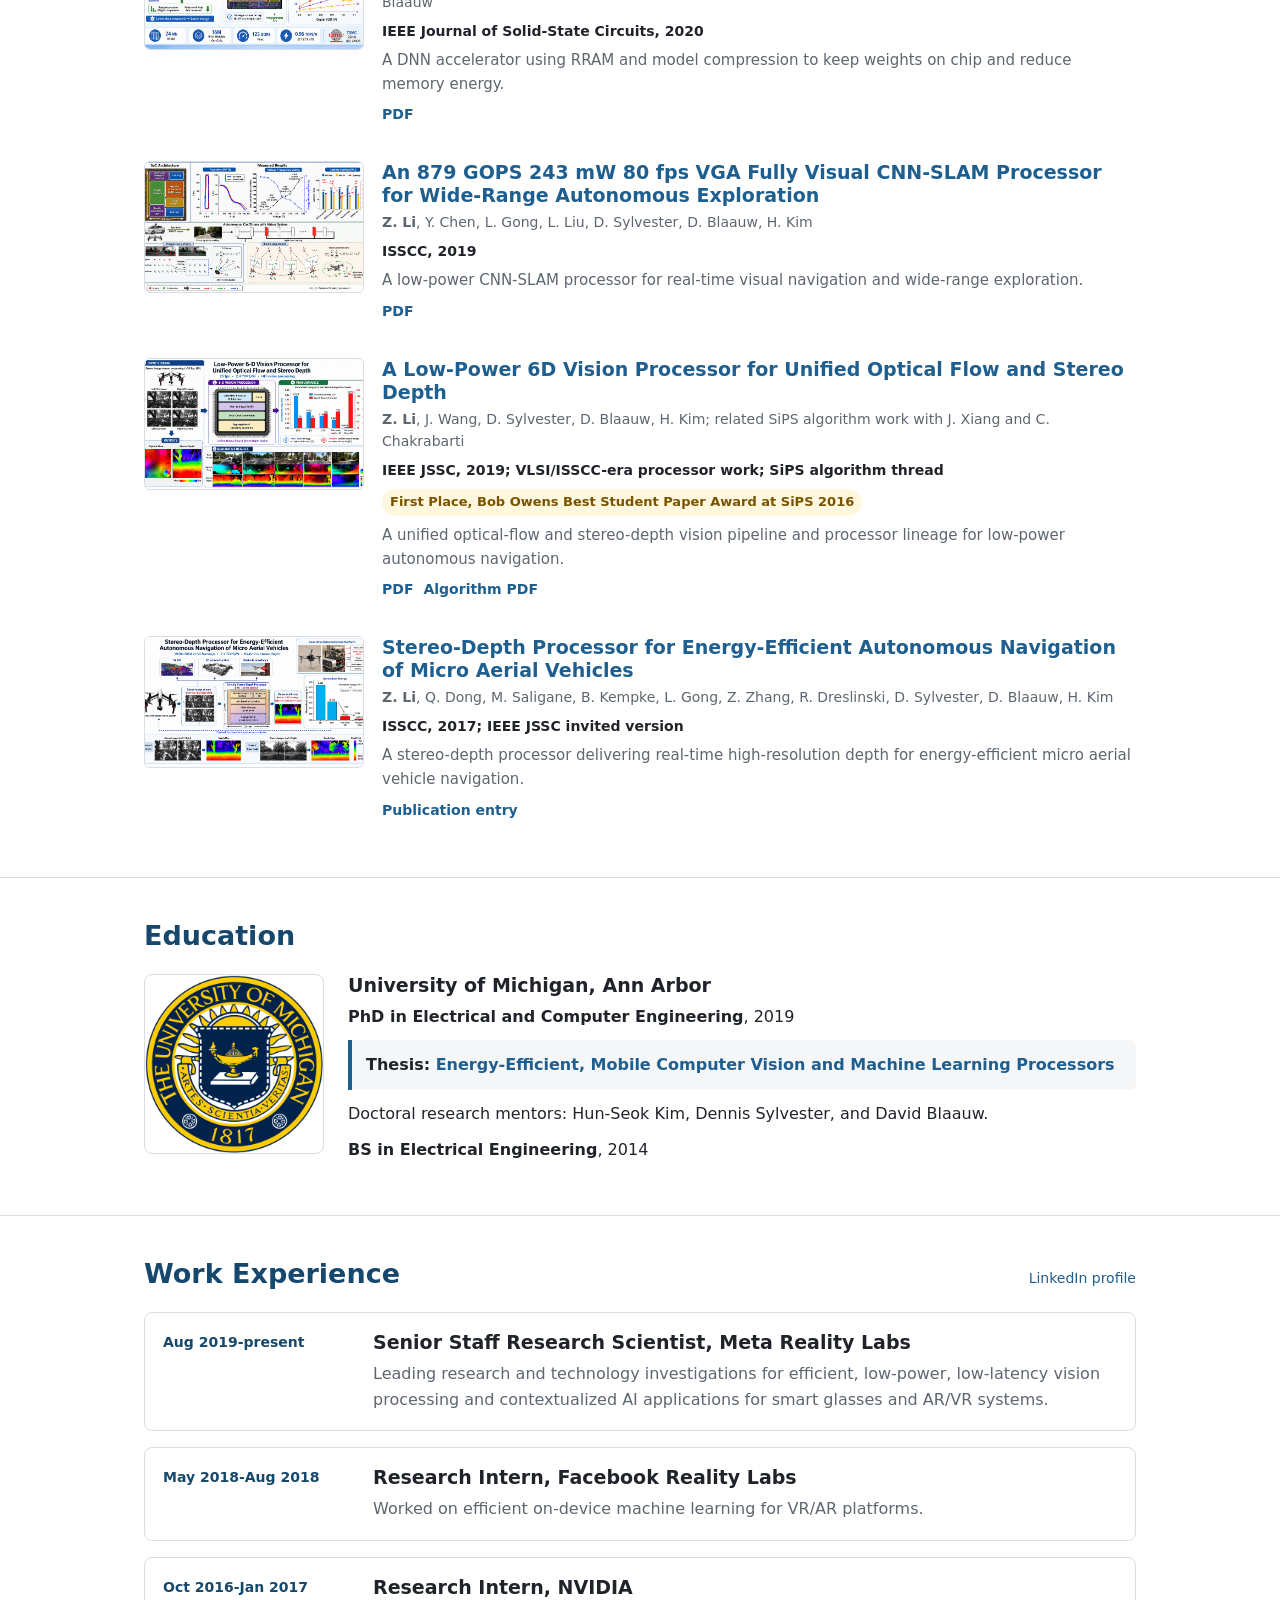
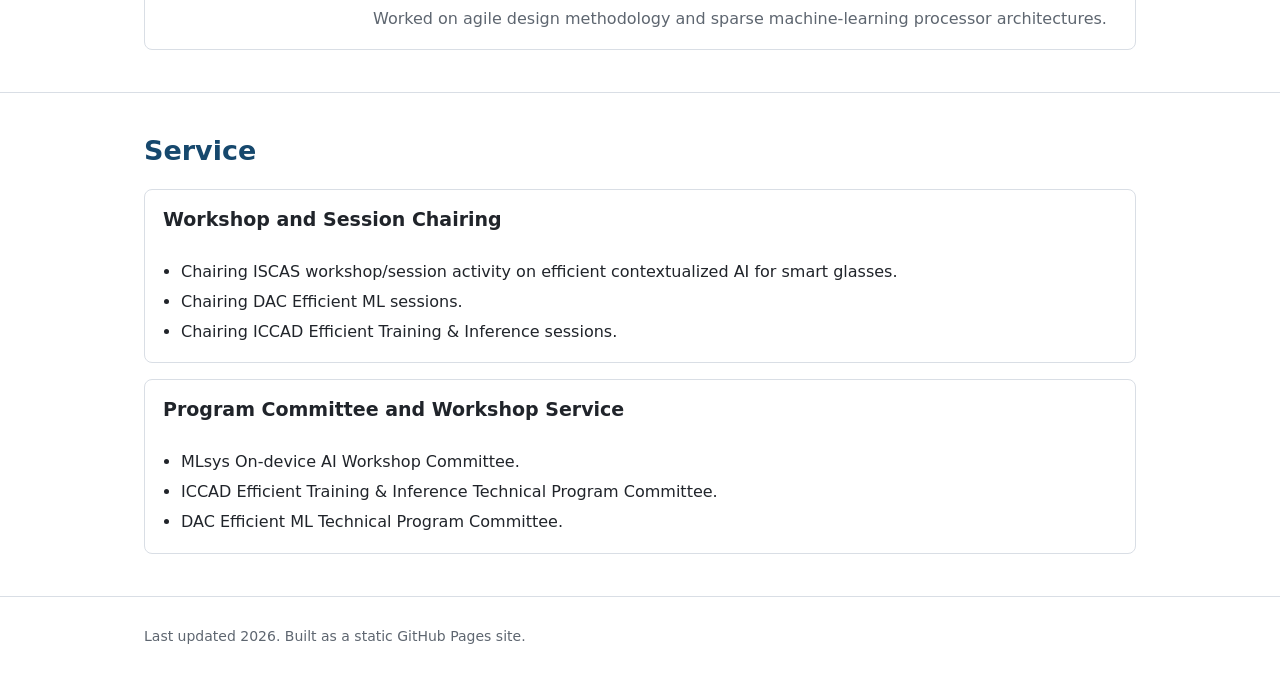
==== commit f81f18db: "Add EDIVA ASPLOS 2027 publication" ====
--- a/index.html
+++ b/index.html
@@ -108,6 +108,14 @@
         </div>
         <div class="paper-list">
           <article class="paper">
+            <div style="grid-column: 1 / -1;">
+              <h3><a href="publications.html#ediva">EDIVA: Exploiting Human Behavioral Patterns for Differential Egocentric Video Processing in Augmented Reality</a></h3>
+              <p class="authors">Tianhua Xia, Haiyu Wang, Fengze Yu, Jieyu Lin, <strong>Ziyun Li</strong>, Barbara De Salvo, Sai Qian Zhang</p>
+              <p class="venue">ACM International Conference on Architectural Support for Programming Languages and Operating Systems (ASPLOS), 2027</p>
+              <p class="paper-links"><a href="publications.html#ediva">Publication entry</a></p>
+            </div>
+          </article>
+          <article class="paper">
             <a class="paper-thumb" href="assets/paper-thumbs/utopi-figure.png"><img src="assets/paper-thumbs/utopi-figure.png" alt="UTOPI uses motion and gaze signals to compress egocentric video tokens" style="object-fit: contain;"></a>
             <div>
               <h3><a href="papers/utopi-2026.pdf">UTOPI: Efficient Egocentric Long-Video Understanding in AR via User-Guided Token Pre-Compression</a></h3>
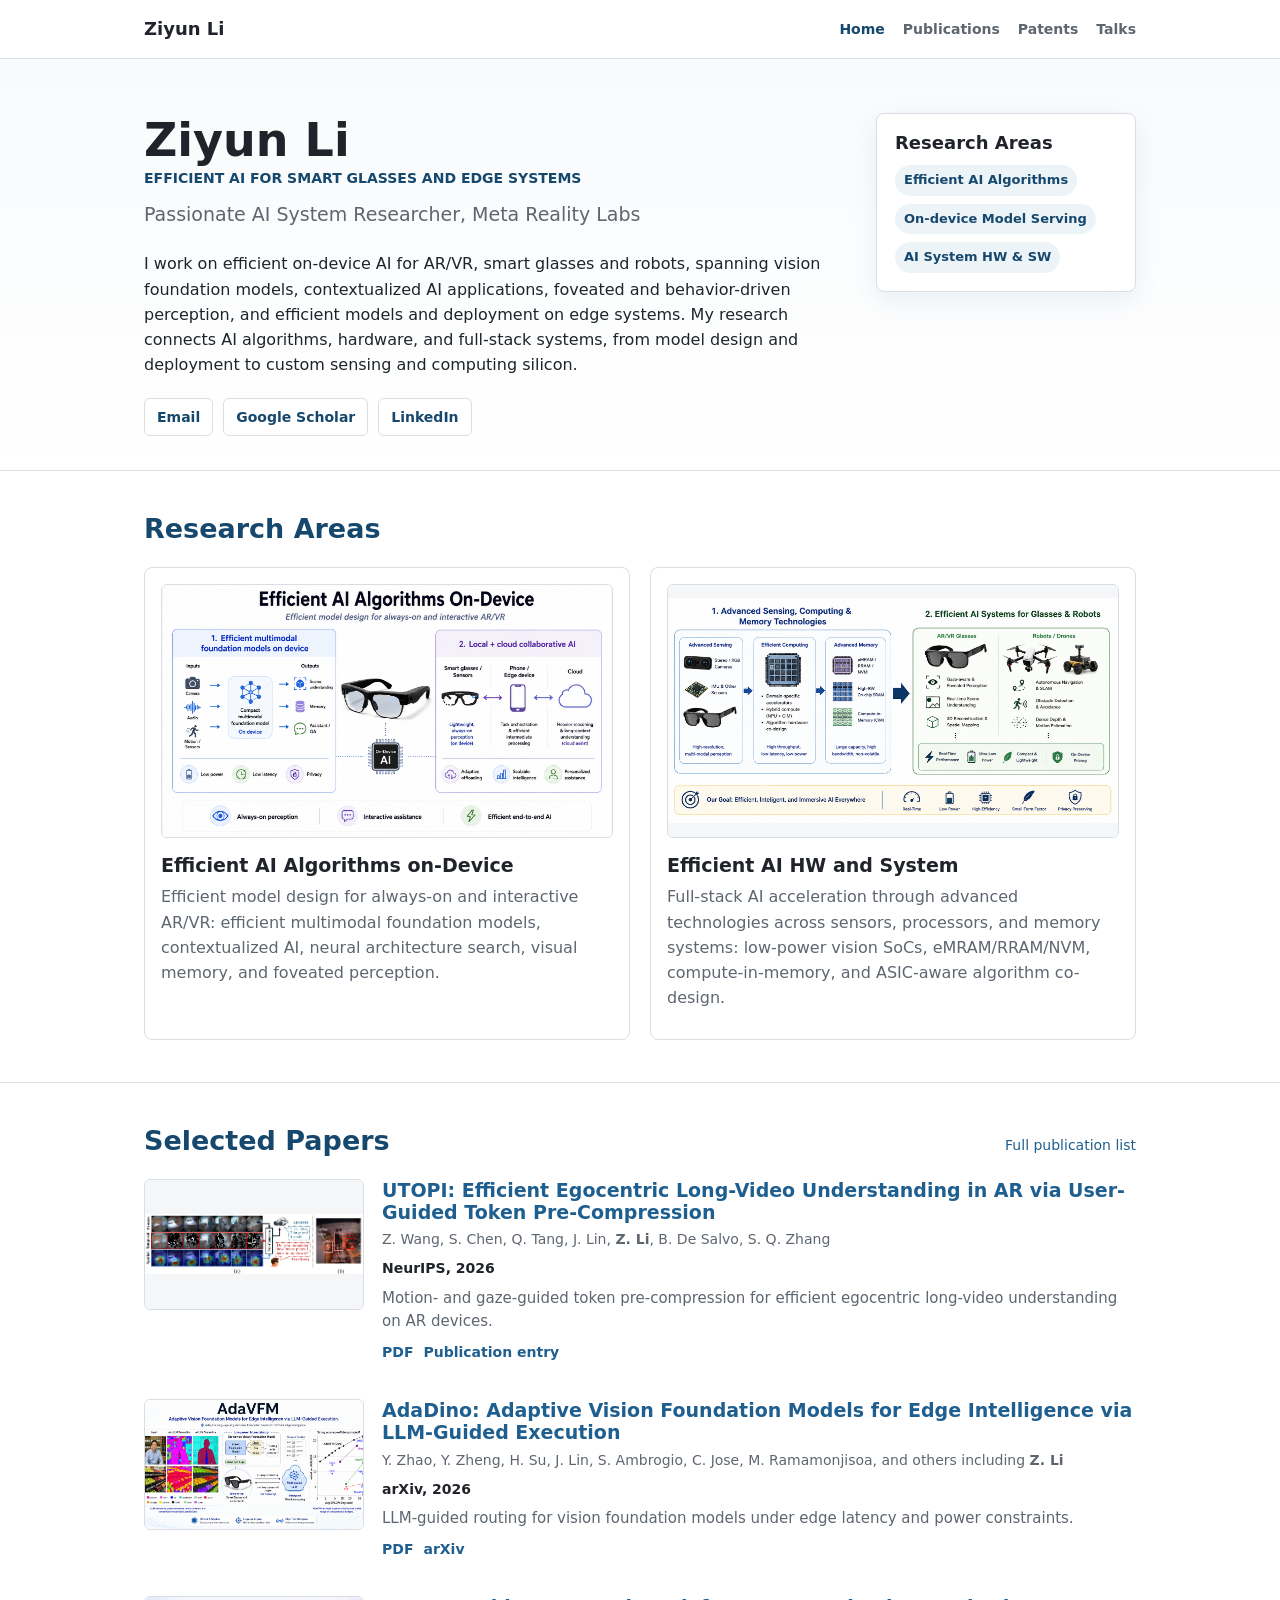
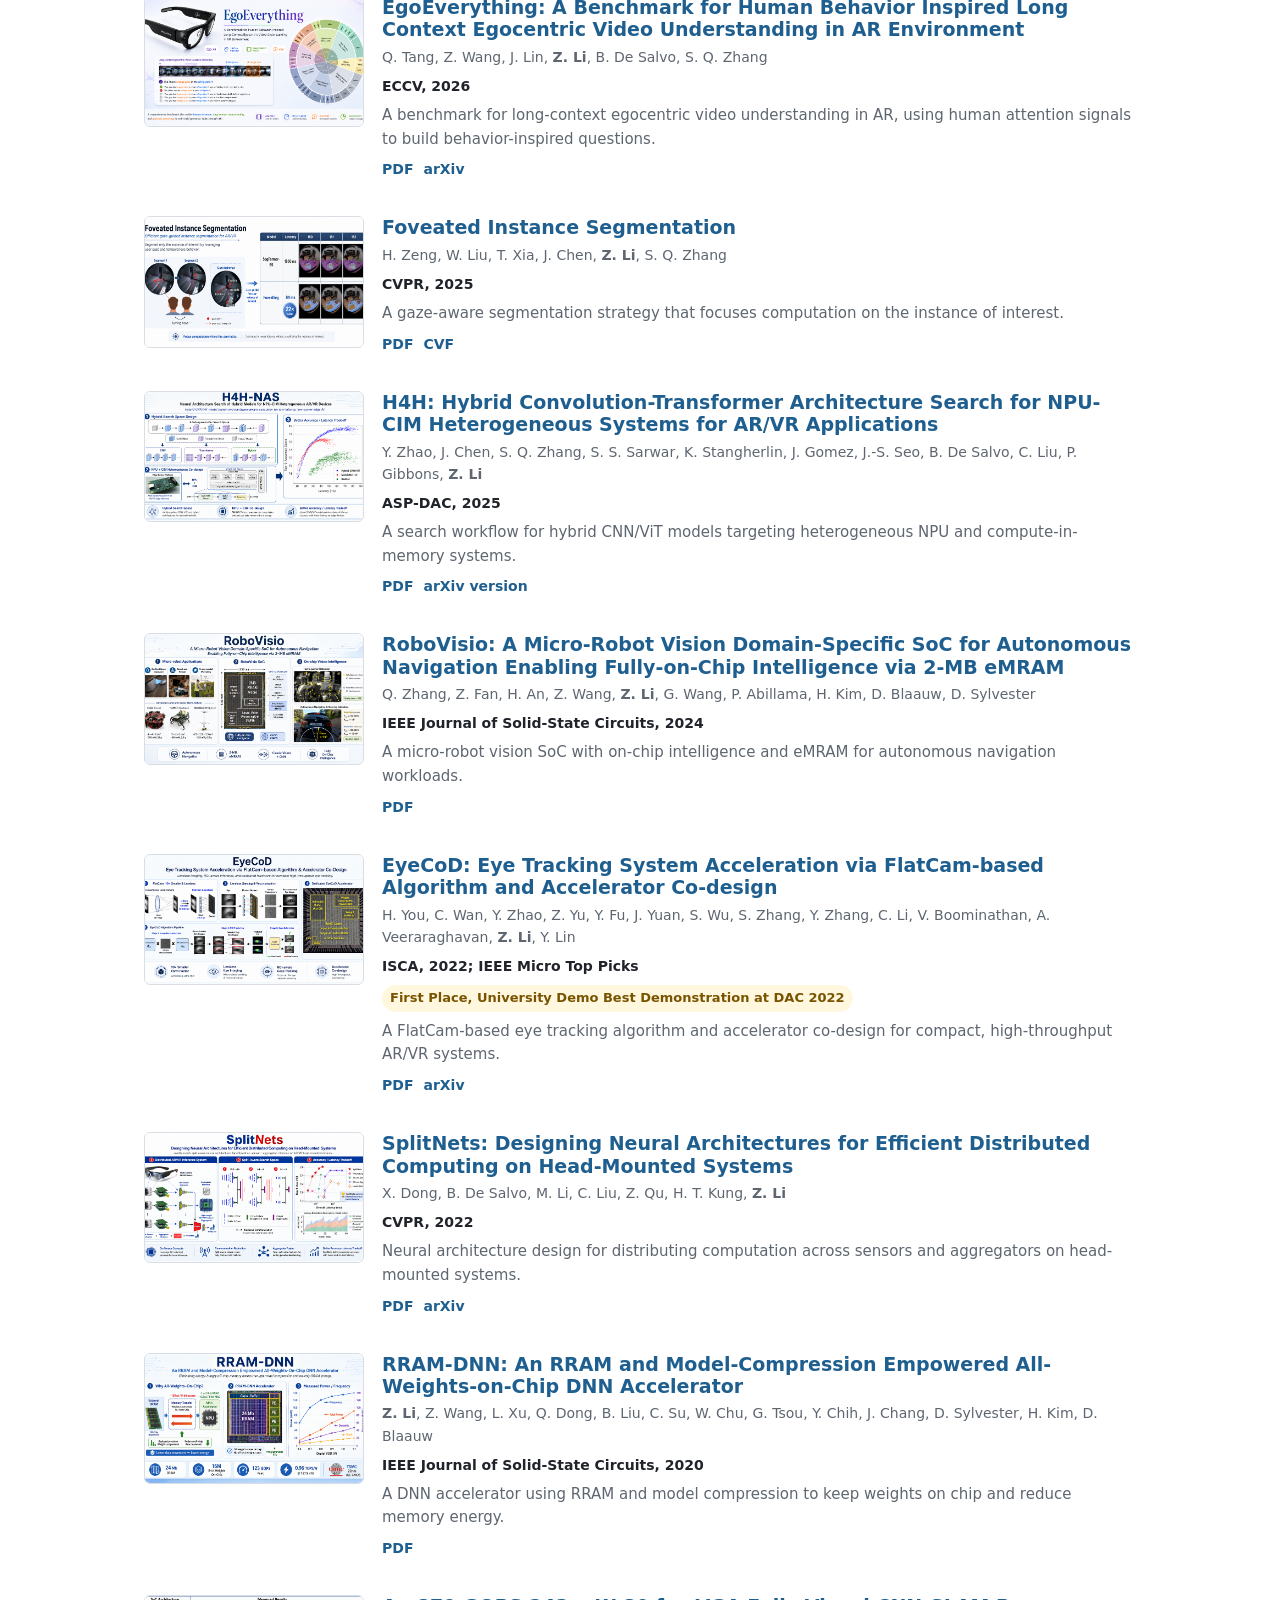
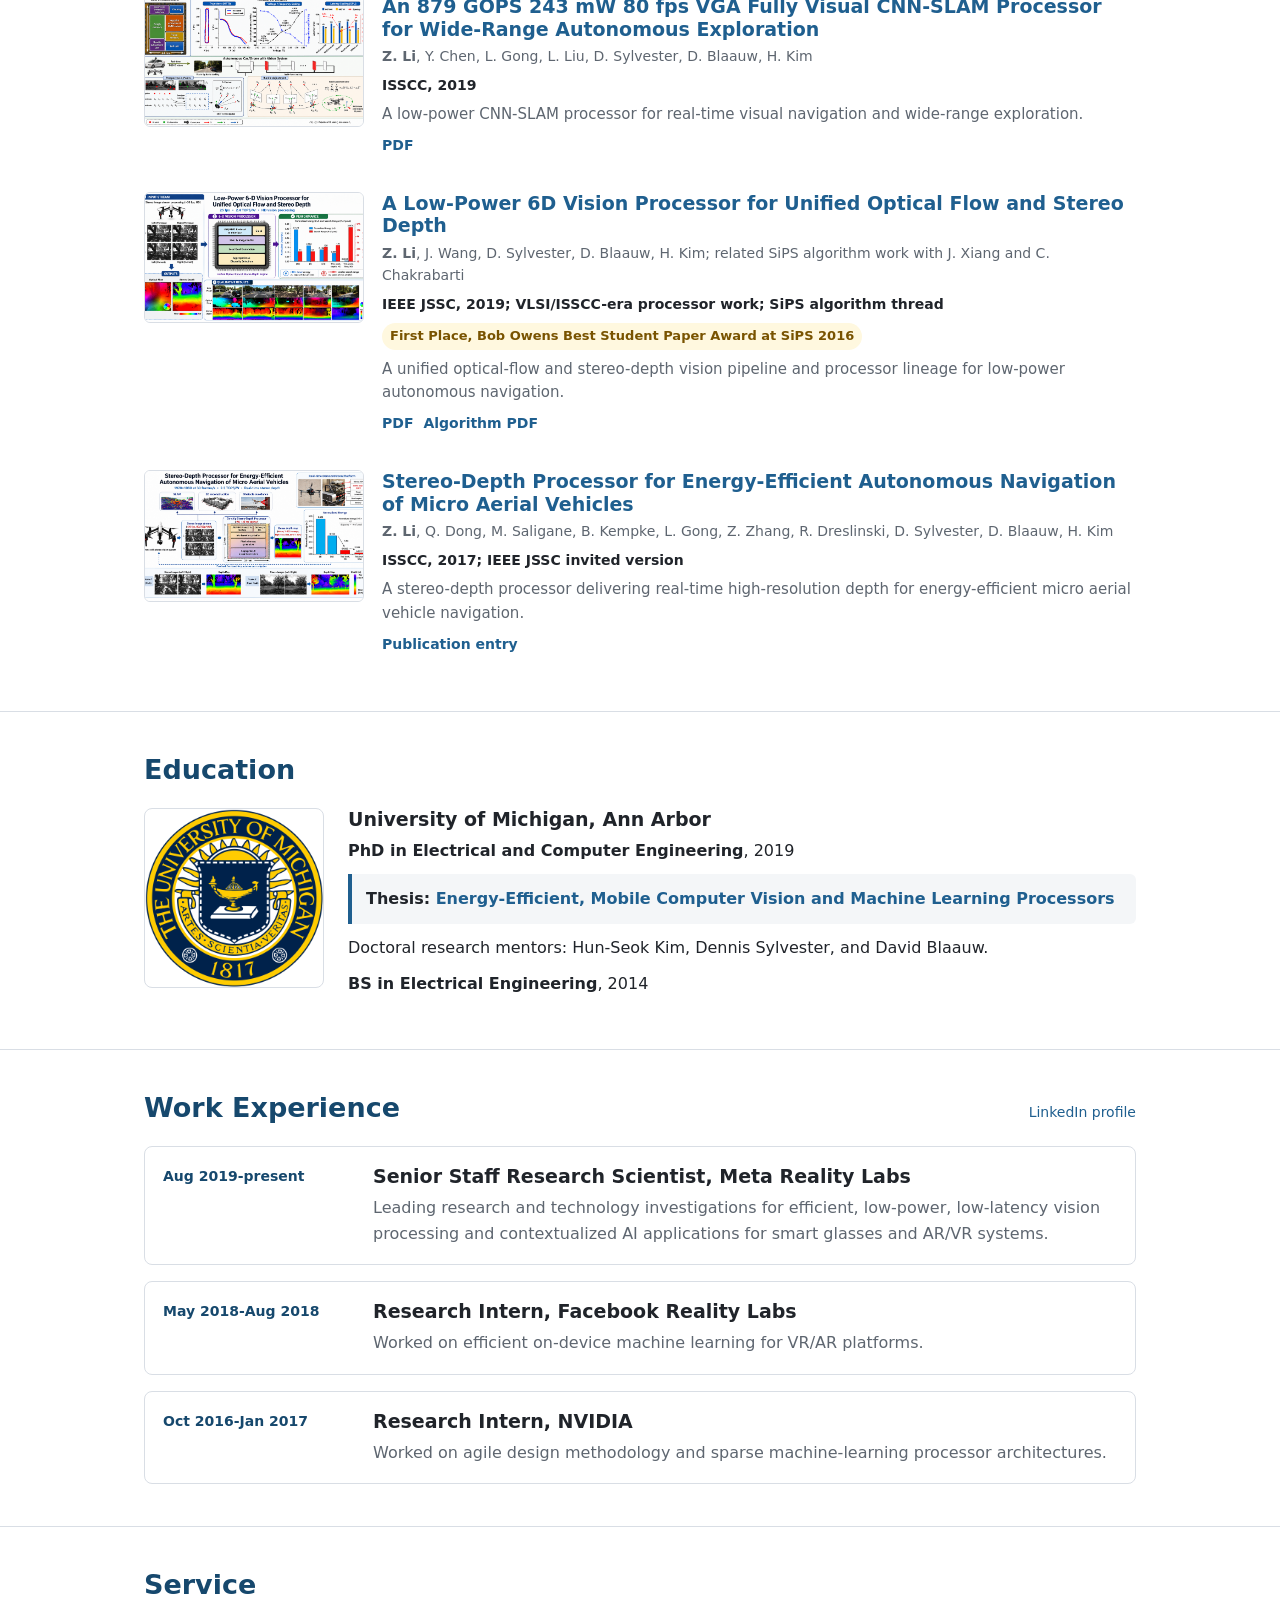
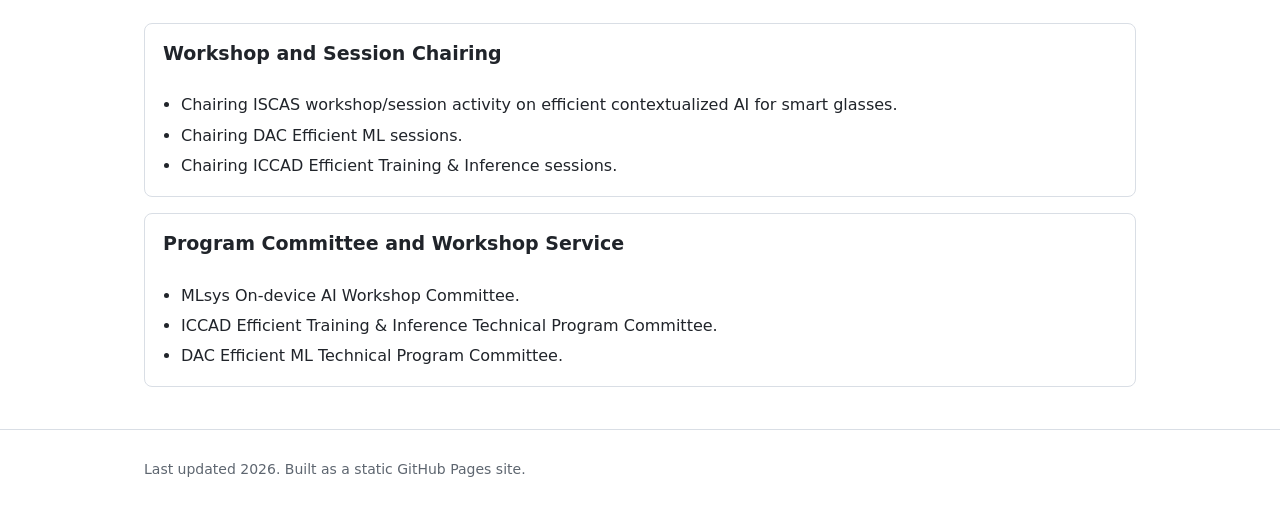
==== commit 2bfbbf45: "Keep EDIVA in full publication list only" ====
--- a/index.html
+++ b/index.html
@@ -108,14 +108,6 @@
         </div>
         <div class="paper-list">
           <article class="paper">
-            <div style="grid-column: 1 / -1;">
-              <h3><a href="publications.html#ediva">EDIVA: Exploiting Human Behavioral Patterns for Differential Egocentric Video Processing in Augmented Reality</a></h3>
-              <p class="authors">Tianhua Xia, Haiyu Wang, Fengze Yu, Jieyu Lin, <strong>Ziyun Li</strong>, Barbara De Salvo, Sai Qian Zhang</p>
-              <p class="venue">ACM International Conference on Architectural Support for Programming Languages and Operating Systems (ASPLOS), 2027</p>
-              <p class="paper-links"><a href="publications.html#ediva">Publication entry</a></p>
-            </div>
-          </article>
-          <article class="paper">
             <a class="paper-thumb" href="assets/paper-thumbs/utopi-figure.png"><img src="assets/paper-thumbs/utopi-figure.png" alt="UTOPI uses motion and gaze signals to compress egocentric video tokens" style="object-fit: contain;"></a>
             <div>
               <h3><a href="papers/utopi-2026.pdf">UTOPI: Efficient Egocentric Long-Video Understanding in AR via User-Guided Token Pre-Compression</a></h3>
